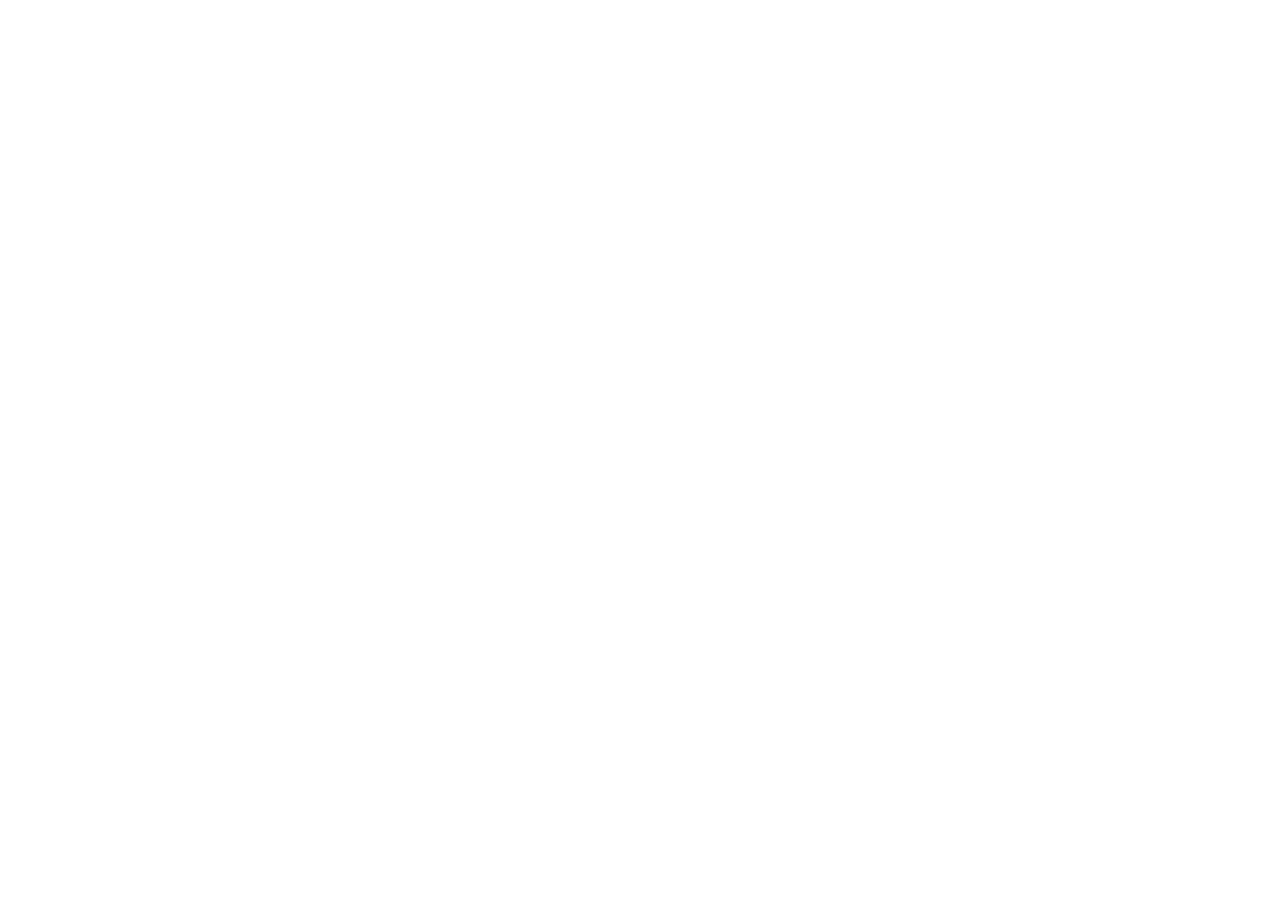
==== index.html @ 21a7c20b "大事件project" ====
<!DOCTYPE html>
<html lang="en">
<head>
    <meta charset="UTF-8">
    <meta http-equiv="X-UA-Compatible" content="IE=edge">
    <meta name="viewport" content="width=device-width, initial-scale=1.0">
    <title>后台主页面</title>
</head>
<body>
    
</body>
</html>
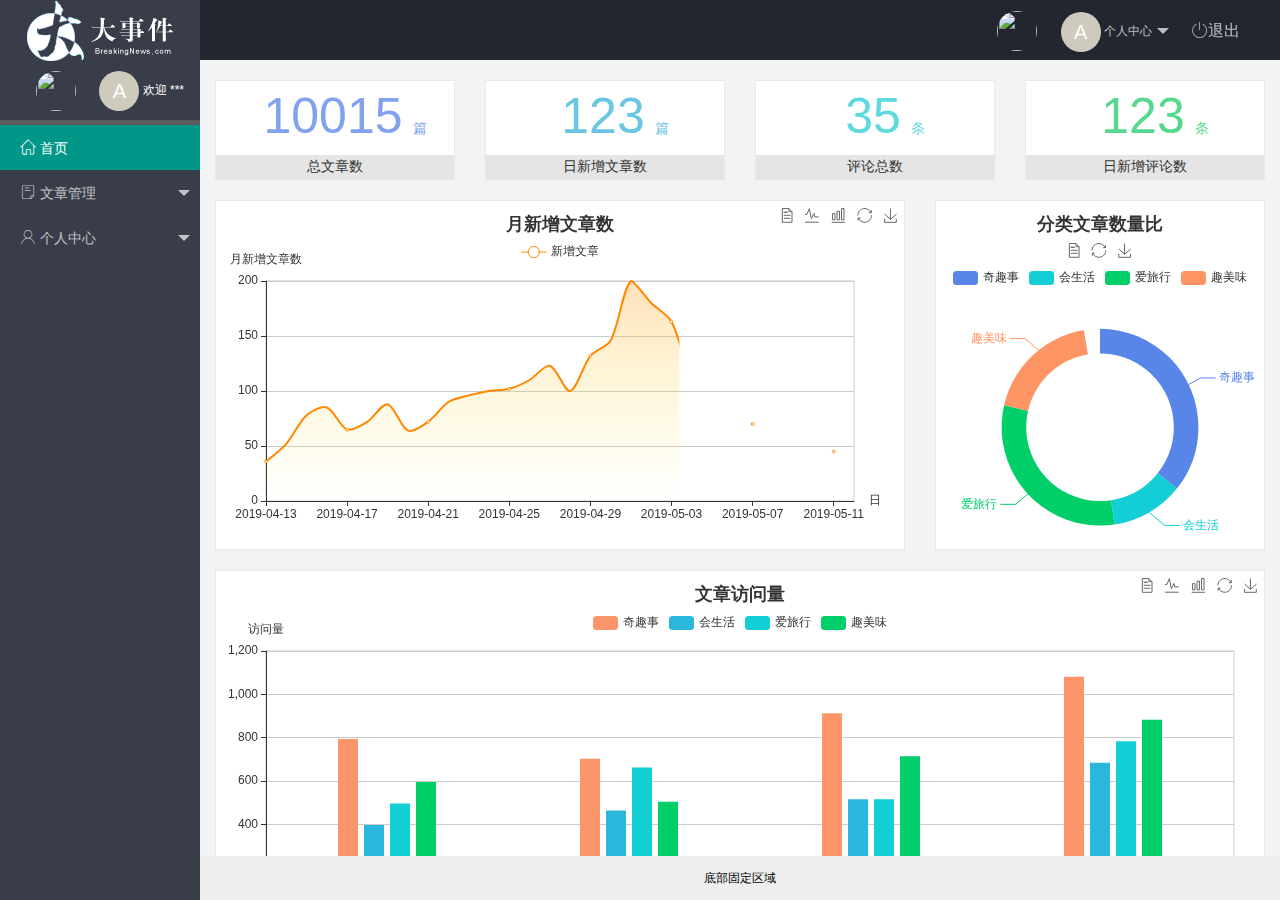
==== commit 8eb8fb34: "主页功能完成" ====
--- a/index.html
+++ b/index.html
@@ -4,9 +4,96 @@
     <meta charset="UTF-8">
     <meta http-equiv="X-UA-Compatible" content="IE=edge">
     <meta name="viewport" content="width=device-width, initial-scale=1.0">
+    <link rel="stylesheet" href="/assets/lib/layui/css/layui.css">
+    <link rel="stylesheet" href="/assets/css/index.css">
+    <!-- 图标样式 -->
+    <link rel="stylesheet" href="/assets/fonts/iconfont.css">
     <title>后台主页面</title>
 </head>
 <body>
-    
-</body>
+    <div class="layui-layout layui-layout-admin">
+      <div class="layui-header">
+        <div class="layui-logo layui-hide-xs layui-bg-black">
+            <img src="/assets/images/logo.png" alt="">
+        </div>
+        <!-- 头部区域（可配合layui 已有的水平导航） -->
+        <ul class="layui-nav layui-layout-right">
+          <li class="layui-nav-item layui-hide layui-show-md-inline-block">
+            <a href="javascript:;" class="userinfo">
+              <img src="//tva1.sinaimg.cn/crop.0.0.118.118.180/5db11ff4gw1e77d3nqrv8j203b03cweg.jpg" class="layui-nav-img">
+              <div class="text-avater">A</div>
+              个人中心
+            </a>
+           
+            <dl class="layui-nav-child">
+              <dd><a href="">基本资料</a></dd>
+              <dd><a href="">更换头像</a></dd>
+              <dd><a href="">重置密码</a></dd>
+            </dl>
+          </li>
+          <li class="layui-nav-item" lay-header-event="menuRight" lay-unselect>
+            <a href="javascript:;" id="btnLogout">
+                <span class="iconfont icon-tuichu">退出</span>
+            </a>
+          </li>
+        </ul>
+      </div>
+      
+      <div class="layui-side layui-bg-black">
+        <div class="layui-side-scroll">
+          <!-- 左侧导航区域（可配合layui已有的垂直导航） -->
+          <div class="userinfo">
+                <img src="//tva1.sinaimg.cn/crop.0.0.118.118.180/5db11ff4gw1e77d3nqrv8j203b03cweg.jpg" class="layui-nav-img">
+                <div class="text-avater">A</div>
+                <span id="welcome">欢迎 ***</span>
+          </div>
+          <ul class="layui-nav layui-nav-tree" lay-filter="test" lay-shrink="all">
+            <li class="layui-nav-item layui-this" >
+                <a href="/home/dashboard.html" target="fm"  >
+                <span class="iconfont icon-home"></span>
+                首页</a></li>
+            <li class="layui-nav-item ">
+              <a class="" href="javascript:;">
+                <span class="iconfont icon-16"></span>
+                文章管理</a>
+              <dl class="layui-nav-child">
+                <dd><a href="javascript:;">文章类别</a></dd>
+                <dd><a href="javascript:;">文章列表</a></dd>
+                <dd><a href="javascript:;">发布文章</a></dd>
+              </dl>
+            </li>
+            <li class="layui-nav-item">
+              <a href="javascript:;">
+                <span class="iconfont icon-user"></span>
+                个人中心</a>
+              <dl class="layui-nav-child">
+                <dd><a href="javascript:;">资本资料</a></dd>
+                <dd><a href="javascript:;">更换头像</a></dd>
+                <dd><a href="javascript:;">重置密码</a></dd>
+              </dl>
+            </li>
+          </ul>
+        </div>
+      </div>
+      
+      <div class="layui-body">
+        <!-- 内容主体区域 -->
+        <iframe src="/home/dashboard.html" name="fm" frameborder="0"></iframe>
+
+      </div>
+      
+      <div class="layui-footer">
+        <!-- 底部固定区域 -->
+        底部固定区域
+      </div>
+    </div>
+    </body>
+    <!-- 导入layui的js文件 -->
+    <script src="/assets/lib/layui/layui.all.js"></script>
+    <!--  导入jQuery -->
+    <script src="/assets/lib/jquery.js"></script>
+    <!-- 导入请求预处理的函数文件 -->
+    <script src="/assets/js/baseAPI.js"></script>
+    <!-- 导入主体界面的js文件 -->
+    <script src="/assets/js/index.js"></script>
 </html>--- a/assets/lib/layui/css/layui.css
+++ b/assets/lib/layui/css/layui.css
@@ -0,0 +1,2 @@
+/** layui-v2.5.5 MIT License By https://www.layui.com */
+ .layui-inline,img{display:inline-block;vertical-align:middle}h1,h2,h3,h4,h5,h6{font-weight:400}.layui-edge,.layui-header,.layui-inline,.layui-main{position:relative}.layui-body,.layui-edge,.layui-elip{overflow:hidden}.layui-btn,.layui-edge,.layui-inline,img{vertical-align:middle}.layui-btn,.layui-disabled,.layui-icon,.layui-unselect{-moz-user-select:none;-webkit-user-select:none;-ms-user-select:none}.layui-elip,.layui-form-checkbox span,.layui-form-pane .layui-form-label{text-overflow:ellipsis;white-space:nowrap}.layui-breadcrumb,.layui-tree-btnGroup{visibility:hidden}blockquote,body,button,dd,div,dl,dt,form,h1,h2,h3,h4,h5,h6,input,li,ol,p,pre,td,textarea,th,ul{margin:0;padding:0;-webkit-tap-highlight-color:rgba(0,0,0,0)}a:active,a:hover{outline:0}img{border:none}li{list-style:none}table{border-collapse:collapse;border-spacing:0}h4,h5,h6{font-size:100%}button,input,optgroup,option,select,textarea{font-family:inherit;font-size:inherit;font-style:inherit;font-weight:inherit;outline:0}pre{white-space:pre-wrap;white-space:-moz-pre-wrap;white-space:-pre-wrap;white-space:-o-pre-wrap;word-wrap:break-word}body{line-height:24px;font:14px Helvetica Neue,Helvetica,PingFang SC,Tahoma,Arial,sans-serif}hr{height:1px;margin:10px 0;border:0;clear:both}a{color:#333;text-decoration:none}a:hover{color:#777}a cite{font-style:normal;*cursor:pointer}.layui-border-box,.layui-border-box *{box-sizing:border-box}.layui-box,.layui-box *{box-sizing:content-box}.layui-clear{clear:both;*zoom:1}.layui-clear:after{content:'\20';clear:both;*zoom:1;display:block;height:0}.layui-inline{*display:inline;*zoom:1}.layui-edge{display:inline-block;width:0;height:0;border-width:6px;border-style:dashed;border-color:transparent}.layui-edge-top{top:-4px;border-bottom-color:#999;border-bottom-style:solid}.layui-edge-right{border-left-color:#999;border-left-style:solid}.layui-edge-bottom{top:2px;border-top-color:#999;border-top-style:solid}.layui-edge-left{border-right-color:#999;border-right-style:solid}.layui-disabled,.layui-disabled:hover{color:#d2d2d2!important;cursor:not-allowed!important}.layui-circle{border-radius:100%}.layui-show{display:block!important}.layui-hide{display:none!important}@font-face{font-family:layui-icon;src:url(../font/iconfont.eot?v=250);src:url(../font/iconfont.eot?v=250#iefix) format('embedded-opentype'),url(../font/iconfont.woff2?v=250) format('woff2'),url(../font/iconfont.woff?v=250) format('woff'),url(../font/iconfont.ttf?v=250) format('truetype'),url(../font/iconfont.svg?v=250#layui-icon) format('svg')}.layui-icon{font-family:layui-icon!important;font-size:16px;font-style:normal;-webkit-font-smoothing:antialiased;-moz-osx-font-smoothing:grayscale}.layui-icon-reply-fill:before{content:"\e611"}.layui-icon-set-fill:before{content:"\e614"}.layui-icon-menu-fill:before{content:"\e60f"}.layui-icon-search:before{content:"\e615"}.layui-icon-share:before{content:"\e641"}.layui-icon-set-sm:before{content:"\e620"}.layui-icon-engine:before{content:"\e628"}.layui-icon-close:before{content:"\1006"}.layui-icon-close-fill:before{content:"\1007"}.layui-icon-chart-screen:before{content:"\e629"}.layui-icon-star:before{content:"\e600"}.layui-icon-circle-dot:before{content:"\e617"}.layui-icon-chat:before{content:"\e606"}.layui-icon-release:before{content:"\e609"}.layui-icon-list:before{content:"\e60a"}.layui-icon-chart:before{content:"\e62c"}.layui-icon-ok-circle:before{content:"\1005"}.layui-icon-layim-theme:before{content:"\e61b"}.layui-icon-table:before{content:"\e62d"}.layui-icon-right:before{content:"\e602"}.layui-icon-left:before{content:"\e603"}.layui-icon-cart-simple:before{content:"\e698"}.layui-icon-face-cry:before{content:"\e69c"}.layui-icon-face-smile:before{content:"\e6af"}.layui-icon-survey:before{content:"\e6b2"}.layui-icon-tree:before{content:"\e62e"}.layui-icon-upload-circle:before{content:"\e62f"}.layui-icon-add-circle:before{content:"\e61f"}.layui-icon-download-circle:before{content:"\e601"}.layui-icon-templeate-1:before{content:"\e630"}.layui-icon-util:before{content:"\e631"}.layui-icon-face-surprised:before{content:"\e664"}.layui-icon-edit:before{content:"\e642"}.layui-icon-speaker:before{content:"\e645"}.layui-icon-down:before{content:"\e61a"}.layui-icon-file:before{content:"\e621"}.layui-icon-layouts:before{content:"\e632"}.layui-icon-rate-half:before{content:"\e6c9"}.layui-icon-add-circle-fine:before{content:"\e608"}.layui-icon-prev-circle:before{content:"\e633"}.layui-icon-read:before{content:"\e705"}.layui-icon-404:before{content:"\e61c"}.layui-icon-carousel:before{content:"\e634"}.layui-icon-help:before{content:"\e607"}.layui-icon-code-circle:before{content:"\e635"}.layui-icon-water:before{content:"\e636"}.layui-icon-username:before{content:"\e66f"}.layui-icon-find-fill:before{content:"\e670"}.layui-icon-about:before{content:"\e60b"}.layui-icon-location:before{content:"\e715"}.layui-icon-up:before{content:"\e619"}.layui-icon-pause:before{content:"\e651"}.layui-icon-date:before{content:"\e637"}.layui-icon-layim-uploadfile:before{content:"\e61d"}.layui-icon-delete:before{content:"\e640"}.layui-icon-play:before{content:"\e652"}.layui-icon-top:before{content:"\e604"}.layui-icon-friends:before{content:"\e612"}.layui-icon-refresh-3:before{content:"\e9aa"}.layui-icon-ok:before{content:"\e605"}.layui-icon-layer:before{content:"\e638"}.layui-icon-face-smile-fine:before{content:"\e60c"}.layui-icon-dollar:before{content:"\e659"}.layui-icon-group:before{content:"\e613"}.layui-icon-layim-download:before{content:"\e61e"}.layui-icon-picture-fine:before{content:"\e60d"}.layui-icon-link:before{content:"\e64c"}.layui-icon-diamond:before{content:"\e735"}.layui-icon-log:before{content:"\e60e"}.layui-icon-rate-solid:before{content:"\e67a"}.layui-icon-fonts-del:before{content:"\e64f"}.layui-icon-unlink:before{content:"\e64d"}.layui-icon-fonts-clear:before{content:"\e639"}.layui-icon-triangle-r:before{content:"\e623"}.layui-icon-circle:before{content:"\e63f"}.layui-icon-radio:before{content:"\e643"}.layui-icon-align-center:before{content:"\e647"}.layui-icon-align-right:before{content:"\e648"}.layui-icon-align-left:before{content:"\e649"}.layui-icon-loading-1:before{content:"\e63e"}.layui-icon-return:before{content:"\e65c"}.layui-icon-fonts-strong:before{content:"\e62b"}.layui-icon-upload:before{content:"\e67c"}.layui-icon-dialogue:before{content:"\e63a"}.layui-icon-video:before{content:"\e6ed"}.layui-icon-headset:before{content:"\e6fc"}.layui-icon-cellphone-fine:before{content:"\e63b"}.layui-icon-add-1:before{content:"\e654"}.layui-icon-face-smile-b:before{content:"\e650"}.layui-icon-fonts-html:before{content:"\e64b"}.layui-icon-form:before{content:"\e63c"}.layui-icon-cart:before{content:"\e657"}.layui-icon-camera-fill:before{content:"\e65d"}.layui-icon-tabs:before{content:"\e62a"}.layui-icon-fonts-code:before{content:"\e64e"}.layui-icon-fire:before{content:"\e756"}.layui-icon-set:before{content:"\e716"}.layui-icon-fonts-u:before{content:"\e646"}.layui-icon-triangle-d:before{content:"\e625"}.layui-icon-tips:before{content:"\e702"}.layui-icon-picture:before{content:"\e64a"}.layui-icon-more-vertical:before{content:"\e671"}.layui-icon-flag:before{content:"\e66c"}.layui-icon-loading:before{content:"\e63d"}.layui-icon-fonts-i:before{content:"\e644"}.layui-icon-refresh-1:before{content:"\e666"}.layui-icon-rmb:before{content:"\e65e"}.layui-icon-home:before{content:"\e68e"}.layui-icon-user:before{content:"\e770"}.layui-icon-notice:before{content:"\e667"}.layui-icon-login-weibo:before{content:"\e675"}.layui-icon-voice:before{content:"\e688"}.layui-icon-upload-drag:before{content:"\e681"}.layui-icon-login-qq:before{content:"\e676"}.layui-icon-snowflake:before{content:"\e6b1"}.layui-icon-file-b:before{content:"\e655"}.layui-icon-template:before{content:"\e663"}.layui-icon-auz:before{content:"\e672"}.layui-icon-console:before{content:"\e665"}.layui-icon-app:before{content:"\e653"}.layui-icon-prev:before{content:"\e65a"}.layui-icon-website:before{content:"\e7ae"}.layui-icon-next:before{content:"\e65b"}.layui-icon-component:before{content:"\e857"}.layui-icon-more:before{content:"\e65f"}.layui-icon-login-wechat:before{content:"\e677"}.layui-icon-shrink-right:before{content:"\e668"}.layui-icon-spread-left:before{content:"\e66b"}.layui-icon-camera:before{content:"\e660"}.layui-icon-note:before{content:"\e66e"}.layui-icon-refresh:before{content:"\e669"}.layui-icon-female:before{content:"\e661"}.layui-icon-male:before{content:"\e662"}.layui-icon-password:before{content:"\e673"}.layui-icon-senior:before{content:"\e674"}.layui-icon-theme:before{content:"\e66a"}.layui-icon-tread:before{content:"\e6c5"}.layui-icon-praise:before{content:"\e6c6"}.layui-icon-star-fill:before{content:"\e658"}.layui-icon-rate:before{content:"\e67b"}.layui-icon-template-1:before{content:"\e656"}.layui-icon-vercode:before{content:"\e679"}.layui-icon-cellphone:before{content:"\e678"}.layui-icon-screen-full:before{content:"\e622"}.layui-icon-screen-restore:before{content:"\e758"}.layui-icon-cols:before{content:"\e610"}.layui-icon-export:before{content:"\e67d"}.layui-icon-print:before{content:"\e66d"}.layui-icon-slider:before{content:"\e714"}.layui-icon-addition:before{content:"\e624"}.layui-icon-subtraction:before{content:"\e67e"}.layui-icon-service:before{content:"\e626"}.layui-icon-transfer:before{content:"\e691"}.layui-main{width:1140px;margin:0 auto}.layui-header{z-index:1000;height:60px}.layui-header a:hover{transition:all .5s;-webkit-transition:all .5s}.layui-side{position:fixed;left:0;top:0;bottom:0;z-index:999;width:200px;overflow-x:hidden}.layui-side-scroll{position:relative;width:220px;height:100%;overflow-x:hidden}.layui-body{position:absolute;left:200px;right:0;top:0;bottom:0;z-index:998;width:auto;overflow-y:auto;box-sizing:border-box}.layui-layout-body{overflow:hidden}.layui-layout-admin .layui-header{background-color:#23262E}.layui-layout-admin .layui-side{top:60px;width:200px;overflow-x:hidden}.layui-layout-admin .layui-body{position:fixed;top:60px;bottom:44px}.layui-layout-admin .layui-main{width:auto;margin:0 15px}.layui-layout-admin .layui-footer{position:fixed;left:200px;right:0;bottom:0;height:44px;line-height:44px;padding:0 15px;background-color:#eee}.layui-layout-admin .layui-logo{position:absolute;left:0;top:0;width:200px;height:100%;line-height:60px;text-align:center;color:#009688;font-size:16px}.layui-layout-admin .layui-header .layui-nav{background:0 0}.layui-layout-left{position:absolute!important;left:200px;top:0}.layui-layout-right{position:absolute!important;right:0;top:0}.layui-container{position:relative;margin:0 auto;padding:0 15px;box-sizing:border-box}.layui-fluid{position:relative;margin:0 auto;padding:0 15px}.layui-row:after,.layui-row:before{content:'';display:block;clear:both}.layui-col-lg1,.layui-col-lg10,.layui-col-lg11,.layui-col-lg12,.layui-col-lg2,.layui-col-lg3,.layui-col-lg4,.layui-col-lg5,.layui-col-lg6,.layui-col-lg7,.layui-col-lg8,.layui-col-lg9,.layui-col-md1,.layui-col-md10,.layui-col-md11,.layui-col-md12,.layui-col-md2,.layui-col-md3,.layui-col-md4,.layui-col-md5,.layui-col-md6,.layui-col-md7,.layui-col-md8,.layui-col-md9,.layui-col-sm1,.layui-col-sm10,.layui-col-sm11,.layui-col-sm12,.layui-col-sm2,.layui-col-sm3,.layui-col-sm4,.layui-col-sm5,.layui-col-sm6,.layui-col-sm7,.layui-col-sm8,.layui-col-sm9,.layui-col-xs1,.layui-col-xs10,.layui-col-xs11,.layui-col-xs12,.layui-col-xs2,.layui-col-xs3,.layui-col-xs4,.layui-col-xs5,.layui-col-xs6,.layui-col-xs7,.layui-col-xs8,.layui-col-xs9{position:relative;display:block;box-sizing:border-box}.layui-col-xs1,.layui-col-xs10,.layui-col-xs11,.layui-col-xs12,.layui-col-xs2,.layui-col-xs3,.layui-col-xs4,.layui-col-xs5,.layui-col-xs6,.layui-col-xs7,.layui-col-xs8,.layui-col-xs9{float:left}.layui-col-xs1{width:8.33333333%}.layui-col-xs2{width:16.66666667%}.layui-col-xs3{width:25%}.layui-col-xs4{width:33.33333333%}.layui-col-xs5{width:41.66666667%}.layui-col-xs6{width:50%}.layui-col-xs7{width:58.33333333%}.layui-col-xs8{width:66.66666667%}.layui-col-xs9{width:75%}.layui-col-xs10{width:83.33333333%}.layui-col-xs11{width:91.66666667%}.layui-col-xs12{width:100%}.layui-col-xs-offset1{margin-left:8.33333333%}.layui-col-xs-offset2{margin-left:16.66666667%}.layui-col-xs-offset3{margin-left:25%}.layui-col-xs-offset4{margin-left:33.33333333%}.layui-col-xs-offset5{margin-left:41.66666667%}.layui-col-xs-offset6{margin-left:50%}.layui-col-xs-offset7{margin-left:58.33333333%}.layui-col-xs-offset8{margin-left:66.66666667%}.layui-col-xs-offset9{margin-left:75%}.layui-col-xs-offset10{margin-left:83.33333333%}.layui-col-xs-offset11{margin-left:91.66666667%}.layui-col-xs-offset12{margin-left:100%}@media screen and (max-width:768px){.layui-hide-xs{display:none!important}.layui-show-xs-block{display:block!important}.layui-show-xs-inline{display:inline!important}.layui-show-xs-inline-block{display:inline-block!important}}@media screen and (min-width:768px){.layui-container{width:750px}.layui-hide-sm{display:none!important}.layui-show-sm-block{display:block!important}.layui-show-sm-inline{display:inline!important}.layui-show-sm-inline-block{display:inline-block!important}.layui-col-sm1,.layui-col-sm10,.layui-col-sm11,.layui-col-sm12,.layui-col-sm2,.layui-col-sm3,.layui-col-sm4,.layui-col-sm5,.layui-col-sm6,.layui-col-sm7,.layui-col-sm8,.layui-col-sm9{float:left}.layui-col-sm1{width:8.33333333%}.layui-col-sm2{width:16.66666667%}.layui-col-sm3{width:25%}.layui-col-sm4{width:33.33333333%}.layui-col-sm5{width:41.66666667%}.layui-col-sm6{width:50%}.layui-col-sm7{width:58.33333333%}.layui-col-sm8{width:66.66666667%}.layui-col-sm9{width:75%}.layui-col-sm10{width:83.33333333%}.layui-col-sm11{width:91.66666667%}.layui-col-sm12{width:100%}.layui-col-sm-offset1{margin-left:8.33333333%}.layui-col-sm-offset2{margin-left:16.66666667%}.layui-col-sm-offset3{margin-left:25%}.layui-col-sm-offset4{margin-left:33.33333333%}.layui-col-sm-offset5{margin-left:41.66666667%}.layui-col-sm-offset6{margin-left:50%}.layui-col-sm-offset7{margin-left:58.33333333%}.layui-col-sm-offset8{margin-left:66.66666667%}.layui-col-sm-offset9{margin-left:75%}.layui-col-sm-offset10{margin-left:83.33333333%}.layui-col-sm-offset11{margin-left:91.66666667%}.layui-col-sm-offset12{margin-left:100%}}@media screen and (min-width:992px){.layui-container{width:970px}.layui-hide-md{display:none!important}.layui-show-md-block{display:block!important}.layui-show-md-inline{display:inline!important}.layui-show-md-inline-block{display:inline-block!important}.layui-col-md1,.layui-col-md10,.layui-col-md11,.layui-col-md12,.layui-col-md2,.layui-col-md3,.layui-col-md4,.layui-col-md5,.layui-col-md6,.layui-col-md7,.layui-col-md8,.layui-col-md9{float:left}.layui-col-md1{width:8.33333333%}.layui-col-md2{width:16.66666667%}.layui-col-md3{width:25%}.layui-col-md4{width:33.33333333%}.layui-col-md5{width:41.66666667%}.layui-col-md6{width:50%}.layui-col-md7{width:58.33333333%}.layui-col-md8{width:66.66666667%}.layui-col-md9{width:75%}.layui-col-md10{width:83.33333333%}.layui-col-md11{width:91.66666667%}.layui-col-md12{width:100%}.layui-col-md-offset1{margin-left:8.33333333%}.layui-col-md-offset2{margin-left:16.66666667%}.layui-col-md-offset3{margin-left:25%}.layui-col-md-offset4{margin-left:33.33333333%}.layui-col-md-offset5{margin-left:41.66666667%}.layui-col-md-offset6{margin-left:50%}.layui-col-md-offset7{margin-left:58.33333333%}.layui-col-md-offset8{margin-left:66.66666667%}.layui-col-md-offset9{margin-left:75%}.layui-col-md-offset10{margin-left:83.33333333%}.layui-col-md-offset11{margin-left:91.66666667%}.layui-col-md-offset12{margin-left:100%}}@media screen and (min-width:1200px){.layui-container{width:1170px}.layui-hide-lg{display:none!important}.layui-show-lg-block{display:block!important}.layui-show-lg-inline{display:inline!important}.layui-show-lg-inline-block{display:inline-block!important}.layui-col-lg1,.layui-col-lg10,.layui-col-lg11,.layui-col-lg12,.layui-col-lg2,.layui-col-lg3,.layui-col-lg4,.layui-col-lg5,.layui-col-lg6,.layui-col-lg7,.layui-col-lg8,.layui-col-lg9{float:left}.layui-col-lg1{width:8.33333333%}.layui-col-lg2{width:16.66666667%}.layui-col-lg3{width:25%}.layui-col-lg4{width:33.33333333%}.layui-col-lg5{width:41.66666667%}.layui-col-lg6{width:50%}.layui-col-lg7{width:58.33333333%}.layui-col-lg8{width:66.66666667%}.layui-col-lg9{width:75%}.layui-col-lg10{width:83.33333333%}.layui-col-lg11{width:91.66666667%}.layui-col-lg12{width:100%}.layui-col-lg-offset1{margin-left:8.33333333%}.layui-col-lg-offset2{margin-left:16.66666667%}.layui-col-lg-offset3{margin-left:25%}.layui-col-lg-offset4{margin-left:33.33333333%}.layui-col-lg-offset5{margin-left:41.66666667%}.layui-col-lg-offset6{margin-left:50%}.layui-col-lg-offset7{margin-left:58.33333333%}.layui-col-lg-offset8{margin-left:66.66666667%}.layui-col-lg-offset9{margin-left:75%}.layui-col-lg-offset10{margin-left:83.33333333%}.layui-col-lg-offset11{margin-left:91.66666667%}.layui-col-lg-offset12{margin-left:100%}}.layui-col-space1{margin:-.5px}.layui-col-space1>*{padding:.5px}.layui-col-space3{margin:-1.5px}.layui-col-space3>*{padding:1.5px}.layui-col-space5{margin:-2.5px}.layui-col-space5>*{padding:2.5px}.layui-col-space8{margin:-3.5px}.layui-col-space8>*{padding:3.5px}.layui-col-space10{margin:-5px}.layui-col-space10>*{padding:5px}.layui-col-space12{margin:-6px}.layui-col-space12>*{padding:6px}.layui-col-space15{margin:-7.5px}.layui-col-space15>*{padding:7.5px}.layui-col-space18{margin:-9px}.layui-col-space18>*{padding:9px}.layui-col-space20{margin:-10px}.layui-col-space20>*{padding:10px}.layui-col-space22{margin:-11px}.layui-col-space22>*{padding:11px}.layui-col-space25{margin:-12.5px}.layui-col-space25>*{padding:12.5px}.layui-col-space30{margin:-15px}.layui-col-space30>*{padding:15px}.layui-btn,.layui-input,.layui-select,.layui-textarea,.layui-upload-button{outline:0;-webkit-appearance:none;transition:all .3s;-webkit-transition:all .3s;box-sizing:border-box}.layui-elem-quote{margin-bottom:10px;padding:15px;line-height:22px;border-left:5px solid #009688;border-radius:0 2px 2px 0;background-color:#f2f2f2}.layui-quote-nm{border-style:solid;border-width:1px 1px 1px 5px;background:0 0}.layui-elem-field{margin-bottom:10px;padding:0;border-width:1px;border-style:solid}.layui-elem-field legend{margin-left:20px;padding:0 10px;font-size:20px;font-weight:300}.layui-field-title{margin:10px 0 20px;border-width:1px 0 0}.layui-field-box{padding:10px 15px}.layui-field-title .layui-field-box{padding:10px 0}.layui-progress{position:relative;height:6px;border-radius:20px;background-color:#e2e2e2}.layui-progress-bar{position:absolute;left:0;top:0;width:0;max-width:100%;height:6px;border-radius:20px;text-align:right;background-color:#5FB878;transition:all .3s;-webkit-transition:all .3s}.layui-progress-big,.layui-progress-big .layui-progress-bar{height:18px;line-height:18px}.layui-progress-text{position:relative;top:-20px;line-height:18px;font-size:12px;color:#666}.layui-progress-big .layui-progress-text{position:static;padding:0 10px;color:#fff}.layui-collapse{border-width:1px;border-style:solid;border-radius:2px}.layui-colla-content,.layui-colla-item{border-top-width:1px;border-top-style:solid}.layui-colla-item:first-child{border-top:none}.layui-colla-title{position:relative;height:42px;line-height:42px;padding:0 15px 0 35px;color:#333;background-color:#f2f2f2;cursor:pointer;font-size:14px;overflow:hidden}.layui-colla-content{display:none;padding:10px 15px;line-height:22px;color:#666}.layui-colla-icon{position:absolute;left:15px;top:0;font-size:14px}.layui-card{margin-bottom:15px;border-radius:2px;background-color:#fff;box-shadow:0 1px 2px 0 rgba(0,0,0,.05)}.layui-card:last-child{margin-bottom:0}.layui-card-header{position:relative;height:42px;line-height:42px;padding:0 15px;border-bottom:1px solid #f6f6f6;color:#333;border-radius:2px 2px 0 0;font-size:14px}.layui-bg-black,.layui-bg-blue,.layui-bg-cyan,.layui-bg-green,.layui-bg-orange,.layui-bg-red{color:#fff!important}.layui-card-body{position:relative;padding:10px 15px;line-height:24px}.layui-card-body[pad15]{padding:15px}.layui-card-body[pad20]{padding:20px}.layui-card-body .layui-table{margin:5px 0}.layui-card .layui-tab{margin:0}.layui-panel-window{position:relative;padding:15px;border-radius:0;border-top:5px solid #E6E6E6;background-color:#fff}.layui-auxiliar-moving{position:fixed;left:0;right:0;top:0;bottom:0;width:100%;height:100%;background:0 0;z-index:9999999999}.layui-form-label,.layui-form-mid,.layui-form-select,.layui-input-block,.layui-input-inline,.layui-textarea{position:relative}.layui-bg-red{background-color:#FF5722!important}.layui-bg-orange{background-color:#FFB800!important}.layui-bg-green{background-color:#009688!important}.layui-bg-cyan{background-color:#2F4056!important}.layui-bg-blue{background-color:#1E9FFF!important}.layui-bg-black{background-color:#393D49!important}.layui-bg-gray{background-color:#eee!important;color:#666!important}.layui-badge-rim,.layui-colla-content,.layui-colla-item,.layui-collapse,.layui-elem-field,.layui-form-pane .layui-form-item[pane],.layui-form-pane .layui-form-label,.layui-input,.layui-layedit,.layui-layedit-tool,.layui-quote-nm,.layui-select,.layui-tab-bar,.layui-tab-card,.layui-tab-title,.layui-tab-title .layui-this:after,.layui-textarea{border-color:#e6e6e6}.layui-timeline-item:before,hr{background-color:#e6e6e6}.layui-text{line-height:22px;font-size:14px;color:#666}.layui-text h1,.layui-text h2,.layui-text h3{font-weight:500;color:#333}.layui-text h1{font-size:30px}.layui-text h2{font-size:24px}.layui-text h3{font-size:18px}.layui-text a:not(.layui-btn){color:#01AAED}.layui-text a:not(.layui-btn):hover{text-decoration:underline}.layui-text ul{padding:5px 0 5px 15px}.layui-text ul li{margin-top:5px;list-style-type:disc}.layui-text em,.layui-word-aux{color:#999!important;padding:0 5px!important}.layui-btn{display:inline-block;height:38px;line-height:38px;padding:0 18px;background-color:#009688;color:#fff;white-space:nowrap;text-align:center;font-size:14px;border:none;border-radius:2px;cursor:pointer}.layui-btn:hover{opacity:.8;filter:alpha(opacity=80);color:#fff}.layui-btn:active{opacity:1;filter:alpha(opacity=100)}.layui-btn+.layui-btn{margin-left:10px}.layui-btn-container{font-size:0}.layui-btn-container .layui-btn{margin-right:10px;margin-bottom:10px}.layui-btn-container .layui-btn+.layui-btn{margin-left:0}.layui-table .layui-btn-container .layui-btn{margin-bottom:9px}.layui-btn-radius{border-radius:100px}.layui-btn .layui-icon{margin-right:3px;font-size:18px;vertical-align:bottom;vertical-align:middle\9}.layui-btn-primary{border:1px solid #C9C9C9;background-color:#fff;color:#555}.layui-btn-primary:hover{border-color:#009688;color:#333}.layui-btn-normal{background-color:#1E9FFF}.layui-btn-warm{background-color:#FFB800}.layui-btn-danger{background-color:#FF5722}.layui-btn-checked{background-color:#5FB878}.layui-btn-disabled,.layui-btn-disabled:active,.layui-btn-disabled:hover{border:1px solid #e6e6e6;background-color:#FBFBFB;color:#C9C9C9;cursor:not-allowed;opacity:1}.layui-btn-lg{height:44px;line-height:44px;padding:0 25px;font-size:16px}.layui-btn-sm{height:30px;line-height:30px;padding:0 10px;font-size:12px}.layui-btn-sm i{font-size:16px!important}.layui-btn-xs{height:22px;line-height:22px;padding:0 5px;font-size:12px}.layui-btn-xs i{font-size:14px!important}.layui-btn-group{display:inline-block;vertical-align:middle;font-size:0}.layui-btn-group .layui-btn{margin-left:0!important;margin-right:0!important;border-left:1px solid rgba(255,255,255,.5);border-radius:0}.layui-btn-group .layui-btn-primary{border-left:none}.layui-btn-group .layui-btn-primary:hover{border-color:#C9C9C9;color:#009688}.layui-btn-group .layui-btn:first-child{border-left:none;border-radius:2px 0 0 2px}.layui-btn-group .layui-btn-primary:first-child{border-left:1px solid #c9c9c9}.layui-btn-group .layui-btn:last-child{border-radius:0 2px 2px 0}.layui-btn-group .layui-btn+.layui-btn{margin-left:0}.layui-btn-group+.layui-btn-group{margin-left:10px}.layui-btn-fluid{width:100%}.layui-input,.layui-select,.layui-textarea{height:38px;line-height:1.3;line-height:38px\9;border-width:1px;border-style:solid;background-color:#fff;border-radius:2px}.layui-input::-webkit-input-placeholder,.layui-select::-webkit-input-placeholder,.layui-textarea::-webkit-input-placeholder{line-height:1.3}.layui-input,.layui-textarea{display:block;width:100%;padding-left:10px}.layui-input:hover,.layui-textarea:hover{border-color:#D2D2D2!important}.layui-input:focus,.layui-textarea:focus{border-color:#C9C9C9!important}.layui-textarea{min-height:100px;height:auto;line-height:20px;padding:6px 10px;resize:vertical}.layui-select{padding:0 10px}.layui-form input[type=checkbox],.layui-form input[type=radio],.layui-form select{display:none}.layui-form [lay-ignore]{display:initial}.layui-form-item{margin-bottom:15px;clear:both;*zoom:1}.layui-form-item:after{content:'\20';clear:both;*zoom:1;display:block;height:0}.layui-form-label{float:left;display:block;padding:9px 15px;width:80px;font-weight:400;line-height:20px;text-align:right}.layui-form-label-col{display:block;float:none;padding:9px 0;line-height:20px;text-align:left}.layui-form-item .layui-inline{margin-bottom:5px;margin-right:10px}.layui-input-block{margin-left:110px;min-height:36px}.layui-input-inline{display:inline-block;vertical-align:middle}.layui-form-item .layui-input-inline{float:left;width:190px;margin-right:10px}.layui-form-text .layui-input-inline{width:auto}.layui-form-mid{float:left;display:block;padding:9px 0!important;line-height:20px;margin-right:10px}.layui-form-danger+.layui-form-select .layui-input,.layui-form-danger:focus{border-color:#FF5722!important}.layui-form-select .layui-input{padding-right:30px;cursor:pointer}.layui-form-select .layui-edge{position:absolute;right:10px;top:50%;margin-top:-3px;cursor:pointer;border-width:6px;border-top-color:#c2c2c2;border-top-style:solid;transition:all .3s;-webkit-transition:all .3s}.layui-form-select dl{display:none;position:absolute;left:0;top:42px;padding:5px 0;z-index:899;min-width:100%;border:1px solid #d2d2d2;max-height:300px;overflow-y:auto;background-color:#fff;border-radius:2px;box-shadow:0 2px 4px rgba(0,0,0,.12);box-sizing:border-box}.layui-form-select dl dd,.layui-form-select dl dt{padding:0 10px;line-height:36px;white-space:nowrap;overflow:hidden;text-overflow:ellipsis}.layui-form-select dl dt{font-size:12px;color:#999}.layui-form-select dl dd{cursor:pointer}.layui-form-select dl dd:hover{background-color:#f2f2f2;-webkit-transition:.5s all;transition:.5s all}.layui-form-select .layui-select-group dd{padding-left:20px}.layui-form-select dl dd.layui-select-tips{padding-left:10px!important;color:#999}.layui-form-select dl dd.layui-this{background-color:#5FB878;color:#fff}.layui-form-checkbox,.layui-form-select dl dd.layui-disabled{background-color:#fff}.layui-form-selected dl{display:block}.layui-form-checkbox,.layui-form-checkbox *,.layui-form-switch{display:inline-block;vertical-align:middle}.layui-form-selected .layui-edge{margin-top:-9px;-webkit-transform:rotate(180deg);transform:rotate(180deg);margin-top:-3px\9}:root .layui-form-selected .layui-edge{margin-top:-9px\0/IE9}.layui-form-selectup dl{top:auto;bottom:42px}.layui-select-none{margin:5px 0;text-align:center;color:#999}.layui-select-disabled .layui-disabled{border-color:#eee!important}.layui-select-disabled .layui-edge{border-top-color:#d2d2d2}.layui-form-checkbox{position:relative;height:30px;line-height:30px;margin-right:10px;padding-right:30px;cursor:pointer;font-size:0;-webkit-transition:.1s linear;transition:.1s linear;box-sizing:border-box}.layui-form-checkbox span{padding:0 10px;height:100%;font-size:14px;border-radius:2px 0 0 2px;background-color:#d2d2d2;color:#fff;overflow:hidden}.layui-form-checkbox:hover span{background-color:#c2c2c2}.layui-form-checkbox i{position:absolute;right:0;top:0;width:30px;height:28px;border:1px solid #d2d2d2;border-left:none;border-radius:0 2px 2px 0;color:#fff;font-size:20px;text-align:center}.layui-form-checkbox:hover i{border-color:#c2c2c2;color:#c2c2c2}.layui-form-checked,.layui-form-checked:hover{border-color:#5FB878}.layui-form-checked span,.layui-form-checked:hover span{background-color:#5FB878}.layui-form-checked i,.layui-form-checked:hover i{color:#5FB878}.layui-form-item .layui-form-checkbox{margin-top:4px}.layui-form-checkbox[lay-skin=primary]{height:auto!important;line-height:normal!important;min-width:18px;min-height:18px;border:none!important;margin-right:0;padding-left:28px;padding-right:0;background:0 0}.layui-form-checkbox[lay-skin=primary] span{padding-left:0;padding-right:15px;line-height:18px;background:0 0;color:#666}.layui-form-checkbox[lay-skin=primary] i{right:auto;left:0;width:16px;height:16px;line-height:16px;border:1px solid #d2d2d2;font-size:12px;border-radius:2px;background-color:#fff;-webkit-transition:.1s linear;transition:.1s linear}.layui-form-checkbox[lay-skin=primary]:hover i{border-color:#5FB878;color:#fff}.layui-form-checked[lay-skin=primary] i{border-color:#5FB878!important;background-color:#5FB878;color:#fff}.layui-checkbox-disbaled[lay-skin=primary] span{background:0 0!important;color:#c2c2c2}.layui-checkbox-disbaled[lay-skin=primary]:hover i{border-color:#d2d2d2}.layui-form-item .layui-form-checkbox[lay-skin=primary]{margin-top:10px}.layui-form-switch{position:relative;height:22px;line-height:22px;min-width:35px;padding:0 5px;margin-top:8px;border:1px solid #d2d2d2;border-radius:20px;cursor:pointer;background-color:#fff;-webkit-transition:.1s linear;transition:.1s linear}.layui-form-switch i{position:absolute;left:5px;top:3px;width:16px;height:16px;border-radius:20px;background-color:#d2d2d2;-webkit-transition:.1s linear;transition:.1s linear}.layui-form-switch em{position:relative;top:0;width:25px;margin-left:21px;padding:0!important;text-align:center!important;color:#999!important;font-style:normal!important;font-size:12px}.layui-form-onswitch{border-color:#5FB878;background-color:#5FB878}.layui-checkbox-disbaled,.layui-checkbox-disbaled i{border-color:#e2e2e2!important}.layui-form-onswitch i{left:100%;margin-left:-21px;background-color:#fff}.layui-form-onswitch em{margin-left:5px;margin-right:21px;color:#fff!important}.layui-checkbox-disbaled span{background-color:#e2e2e2!important}.layui-checkbox-disbaled:hover i{color:#fff!important}[lay-radio]{display:none}.layui-form-radio,.layui-form-radio *{display:inline-block;vertical-align:middle}.layui-form-radio{line-height:28px;margin:6px 10px 0 0;padding-right:10px;cursor:pointer;font-size:0}.layui-form-radio *{font-size:14px}.layui-form-radio>i{margin-right:8px;font-size:22px;color:#c2c2c2}.layui-form-radio>i:hover,.layui-form-radioed>i{color:#5FB878}.layui-radio-disbaled>i{color:#e2e2e2!important}.layui-form-pane .layui-form-label{width:110px;padding:8px 15px;height:38px;line-height:20px;border-width:1px;border-style:solid;border-radius:2px 0 0 2px;text-align:center;background-color:#FBFBFB;overflow:hidden;box-sizing:border-box}.layui-form-pane .layui-input-inline{margin-left:-1px}.layui-form-pane .layui-input-block{margin-left:110px;left:-1px}.layui-form-pane .layui-input{border-radius:0 2px 2px 0}.layui-form-pane .layui-form-text .layui-form-label{float:none;width:100%;border-radius:2px;box-sizing:border-box;text-align:left}.layui-form-pane .layui-form-text .layui-input-inline{display:block;margin:0;top:-1px;clear:both}.layui-form-pane .layui-form-text .layui-input-block{margin:0;left:0;top:-1px}.layui-form-pane .layui-form-text .layui-textarea{min-height:100px;border-radius:0 0 2px 2px}.layui-form-pane .layui-form-checkbox{margin:4px 0 4px 10px}.layui-form-pane .layui-form-radio,.layui-form-pane .layui-form-switch{margin-top:6px;margin-left:10px}.layui-form-pane .layui-form-item[pane]{position:relative;border-width:1px;border-style:solid}.layui-form-pane .layui-form-item[pane] .layui-form-label{position:absolute;left:0;top:0;height:100%;border-width:0 1px 0 0}.layui-form-pane .layui-form-item[pane] .layui-input-inline{margin-left:110px}@media screen and (max-width:450px){.layui-form-item .layui-form-label{text-overflow:ellipsis;overflow:hidden;white-space:nowrap}.layui-form-item .layui-inline{display:block;margin-right:0;margin-bottom:20px;clear:both}.layui-form-item .layui-inline:after{content:'\20';clear:both;display:block;height:0}.layui-form-item .layui-input-inline{display:block;float:none;left:-3px;width:auto;margin:0 0 10px 112px}.layui-form-item .layui-input-inline+.layui-form-mid{margin-left:110px;top:-5px;padding:0}.layui-form-item .layui-form-checkbox{margin-right:5px;margin-bottom:5px}}.layui-layedit{border-width:1px;border-style:solid;border-radius:2px}.layui-layedit-tool{padding:3px 5px;border-bottom-width:1px;border-bottom-style:solid;font-size:0}.layedit-tool-fixed{position:fixed;top:0;border-top:1px solid #e2e2e2}.layui-layedit-tool .layedit-tool-mid,.layui-layedit-tool .layui-icon{display:inline-block;vertical-align:middle;text-align:center;font-size:14px}.layui-layedit-tool .layui-icon{position:relative;width:32px;height:30px;line-height:30px;margin:3px 5px;color:#777;cursor:pointer;border-radius:2px}.layui-layedit-tool .layui-icon:hover{color:#393D49}.layui-layedit-tool .layui-icon:active{color:#000}.layui-layedit-tool .layedit-tool-active{background-color:#e2e2e2;color:#000}.layui-layedit-tool .layui-disabled,.layui-layedit-tool .layui-disabled:hover{color:#d2d2d2;cursor:not-allowed}.layui-layedit-tool .layedit-tool-mid{width:1px;height:18px;margin:0 10px;background-color:#d2d2d2}.layedit-tool-html{width:50px!important;font-size:30px!important}.layedit-tool-b,.layedit-tool-code,.layedit-tool-help{font-size:16px!important}.layedit-tool-d,.layedit-tool-face,.layedit-tool-image,.layedit-tool-unlink{font-size:18px!important}.layedit-tool-image input{position:absolute;font-size:0;left:0;top:0;width:100%;height:100%;opacity:.01;filter:Alpha(opacity=1);cursor:pointer}.layui-layedit-iframe iframe{display:block;width:100%}#LAY_layedit_code{overflow:hidden}.layui-laypage{display:inline-block;*display:inline;*zoom:1;vertical-align:middle;margin:10px 0;font-size:0}.layui-laypage>a:first-child,.layui-laypage>a:first-child em{border-radius:2px 0 0 2px}.layui-laypage>a:last-child,.layui-laypage>a:last-child em{border-radius:0 2px 2px 0}.layui-laypage>:first-child{margin-left:0!important}.layui-laypage>:last-child{margin-right:0!important}.layui-laypage a,.layui-laypage button,.layui-laypage input,.layui-laypage select,.layui-laypage span{border:1px solid #e2e2e2}.layui-laypage a,.layui-laypage span{display:inline-block;*display:inline;*zoom:1;vertical-align:middle;padding:0 15px;height:28px;line-height:28px;margin:0 -1px 5px 0;background-color:#fff;color:#333;font-size:12px}.layui-flow-more a *,.layui-laypage input,.layui-table-view select[lay-ignore]{display:inline-block}.layui-laypage a:hover{color:#009688}.layui-laypage em{font-style:normal}.layui-laypage .layui-laypage-spr{color:#999;font-weight:700}.layui-laypage a{text-decoration:none}.layui-laypage .layui-laypage-curr{position:relative}.layui-laypage .layui-laypage-curr em{position:relative;color:#fff}.layui-laypage .layui-laypage-curr .layui-laypage-em{position:absolute;left:-1px;top:-1px;padding:1px;width:100%;height:100%;background-color:#009688}.layui-laypage-em{border-radius:2px}.layui-laypage-next em,.layui-laypage-prev em{font-family:Sim sun;font-size:16px}.layui-laypage .layui-laypage-count,.layui-laypage .layui-laypage-limits,.layui-laypage .layui-laypage-refresh,.layui-laypage .layui-laypage-skip{margin-left:10px;margin-right:10px;padding:0;border:none}.layui-laypage .layui-laypage-limits,.layui-laypage .layui-laypage-refresh{vertical-align:top}.layui-laypage .layui-laypage-refresh i{font-size:18px;cursor:pointer}.layui-laypage select{height:22px;padding:3px;border-radius:2px;cursor:pointer}.layui-laypage .layui-laypage-skip{height:30px;line-height:30px;color:#999}.layui-laypage button,.layui-laypage input{height:30px;line-height:30px;border-radius:2px;vertical-align:top;background-color:#fff;box-sizing:border-box}.layui-laypage input{width:40px;margin:0 10px;padding:0 3px;text-align:center}.layui-laypage input:focus,.layui-laypage select:focus{border-color:#009688!important}.layui-laypage button{margin-left:10px;padding:0 10px;cursor:pointer}.layui-table,.layui-table-view{margin:10px 0}.layui-flow-more{margin:10px 0;text-align:center;color:#999;font-size:14px}.layui-flow-more a{height:32px;line-height:32px}.layui-flow-more a *{vertical-align:top}.layui-flow-more a cite{padding:0 20px;border-radius:3px;background-color:#eee;color:#333;font-style:normal}.layui-flow-more a cite:hover{opacity:.8}.layui-flow-more a i{font-size:30px;color:#737383}.layui-table{width:100%;background-color:#fff;color:#666}.layui-table tr{transition:all .3s;-webkit-transition:all .3s}.layui-table th{text-align:left;font-weight:400}.layui-table tbody tr:hover,.layui-table thead tr,.layui-table-click,.layui-table-header,.layui-table-hover,.layui-table-mend,.layui-table-patch,.layui-table-tool,.layui-table-total,.layui-table-total tr,.layui-table[lay-even] tr:nth-child(even){background-color:#f2f2f2}.layui-table td,.layui-table th,.layui-table-col-set,.layui-table-fixed-r,.layui-table-grid-down,.layui-table-header,.layui-table-page,.layui-table-tips-main,.layui-table-tool,.layui-table-total,.layui-table-view,.layui-table[lay-skin=line],.layui-table[lay-skin=row]{border-width:1px;border-style:solid;border-color:#e6e6e6}.layui-table td,.layui-table th{position:relative;padding:9px 15px;min-height:20px;line-height:20px;font-size:14px}.layui-table[lay-skin=line] td,.layui-table[lay-skin=line] th{border-width:0 0 1px}.layui-table[lay-skin=row] td,.layui-table[lay-skin=row] th{border-width:0 1px 0 0}.layui-table[lay-skin=nob] td,.layui-table[lay-skin=nob] th{border:none}.layui-table img{max-width:100px}.layui-table[lay-size=lg] td,.layui-table[lay-size=lg] th{padding:15px 30px}.layui-table-view .layui-table[lay-size=lg] .layui-table-cell{height:40px;line-height:40px}.layui-table[lay-size=sm] td,.layui-table[lay-size=sm] th{font-size:12px;padding:5px 10px}.layui-table-view .layui-table[lay-size=sm] .layui-table-cell{height:20px;line-height:20px}.layui-table[lay-data]{display:none}.layui-table-box{position:relative;overflow:hidden}.layui-table-view .layui-table{position:relative;width:auto;margin:0}.layui-table-view .layui-table[lay-skin=line]{border-width:0 1px 0 0}.layui-table-view .layui-table[lay-skin=row]{border-width:0 0 1px}.layui-table-view .layui-table td,.layui-table-view .layui-table th{padding:5px 0;border-top:none;border-left:none}.layui-table-view .layui-table th.layui-unselect .layui-table-cell span{cursor:pointer}.layui-table-view .layui-table td{cursor:default}.layui-table-view .layui-table td[data-edit=text]{cursor:text}.layui-table-view .layui-form-checkbox[lay-skin=primary] i{width:18px;height:18px}.layui-table-view .layui-form-radio{line-height:0;padding:0}.layui-table-view .layui-form-radio>i{margin:0;font-size:20px}.layui-table-init{position:absolute;left:0;top:0;width:100%;height:100%;text-align:center;z-index:110}.layui-table-init .layui-icon{position:absolute;left:50%;top:50%;margin:-15px 0 0 -15px;font-size:30px;color:#c2c2c2}.layui-table-header{border-width:0 0 1px;overflow:hidden}.layui-table-header .layui-table{margin-bottom:-1px}.layui-table-tool .layui-inline[lay-event]{position:relative;width:26px;height:26px;padding:5px;line-height:16px;margin-right:10px;text-align:center;color:#333;border:1px solid #ccc;cursor:pointer;-webkit-transition:.5s all;transition:.5s all}.layui-table-tool .layui-inline[lay-event]:hover{border:1px solid #999}.layui-table-tool-temp{padding-right:120px}.layui-table-tool-self{position:absolute;right:17px;top:10px}.layui-table-tool .layui-table-tool-self .layui-inline[lay-event]{margin:0 0 0 10px}.layui-table-tool-panel{position:absolute;top:29px;left:-1px;padding:5px 0;min-width:150px;min-height:40px;border:1px solid #d2d2d2;text-align:left;overflow-y:auto;background-color:#fff;box-shadow:0 2px 4px rgba(0,0,0,.12)}.layui-table-cell,.layui-table-tool-panel li{overflow:hidden;text-overflow:ellipsis;white-space:nowrap}.layui-table-tool-panel li{padding:0 10px;line-height:30px;-webkit-transition:.5s all;transition:.5s all}.layui-table-tool-panel li .layui-form-checkbox[lay-skin=primary]{width:100%;padding-left:28px}.layui-table-tool-panel li:hover{background-color:#f2f2f2}.layui-table-tool-panel li .layui-form-checkbox[lay-skin=primary] i{position:absolute;left:0;top:0}.layui-table-tool-panel li .layui-form-checkbox[lay-skin=primary] span{padding:0}.layui-table-tool .layui-table-tool-self .layui-table-tool-panel{left:auto;right:-1px}.layui-table-col-set{position:absolute;right:0;top:0;width:20px;height:100%;border-width:0 0 0 1px;background-color:#fff}.layui-table-sort{width:10px;height:20px;margin-left:5px;cursor:pointer!important}.layui-table-sort .layui-edge{position:absolute;left:5px;border-width:5px}.layui-table-sort .layui-table-sort-asc{top:3px;border-top:none;border-bottom-style:solid;border-bottom-color:#b2b2b2}.layui-table-sort .layui-table-sort-asc:hover{border-bottom-color:#666}.layui-table-sort .layui-table-sort-desc{bottom:5px;border-bottom:none;border-top-style:solid;border-top-color:#b2b2b2}.layui-table-sort .layui-table-sort-desc:hover{border-top-color:#666}.layui-table-sort[lay-sort=asc] .layui-table-sort-asc{border-bottom-color:#000}.layui-table-sort[lay-sort=desc] .layui-table-sort-desc{border-top-color:#000}.layui-table-cell{height:28px;line-height:28px;padding:0 15px;position:relative;box-sizing:border-box}.layui-table-cell .layui-form-checkbox[lay-skin=primary]{top:-1px;padding:0}.layui-table-cell .layui-table-link{color:#01AAED}.laytable-cell-checkbox,.laytable-cell-numbers,.laytable-cell-radio,.laytable-cell-space{padding:0;text-align:center}.layui-table-body{position:relative;overflow:auto;margin-right:-1px;margin-bottom:-1px}.layui-table-body .layui-none{line-height:26px;padding:15px;text-align:center;color:#999}.layui-table-fixed{position:absolute;left:0;top:0;z-index:101}.layui-table-fixed .layui-table-body{overflow:hidden}.layui-table-fixed-l{box-shadow:0 -1px 8px rgba(0,0,0,.08)}.layui-table-fixed-r{left:auto;right:-1px;border-width:0 0 0 1px;box-shadow:-1px 0 8px rgba(0,0,0,.08)}.layui-table-fixed-r .layui-table-header{position:relative;overflow:visible}.layui-table-mend{position:absolute;right:-49px;top:0;height:100%;width:50px}.layui-table-tool{position:relative;z-index:890;width:100%;min-height:50px;line-height:30px;padding:10px 15px;border-width:0 0 1px}.layui-table-tool .layui-btn-container{margin-bottom:-10px}.layui-table-page,.layui-table-total{border-width:1px 0 0;margin-bottom:-1px;overflow:hidden}.layui-table-page{position:relative;width:100%;padding:7px 7px 0;height:41px;font-size:12px;white-space:nowrap}.layui-table-page>div{height:26px}.layui-table-page .layui-laypage{margin:0}.layui-table-page .layui-laypage a,.layui-table-page .layui-laypage span{height:26px;line-height:26px;margin-bottom:10px;border:none;background:0 0}.layui-table-page .layui-laypage a,.layui-table-page .layui-laypage span.layui-laypage-curr{padding:0 12px}.layui-table-page .layui-laypage span{margin-left:0;padding:0}.layui-table-page .layui-laypage .layui-laypage-prev{margin-left:-7px!important}.layui-table-page .layui-laypage .layui-laypage-curr .layui-laypage-em{left:0;top:0;padding:0}.layui-table-page .layui-laypage button,.layui-table-page .layui-laypage input{height:26px;line-height:26px}.layui-table-page .layui-laypage input{width:40px}.layui-table-page .layui-laypage button{padding:0 10px}.layui-table-page select{height:18px}.layui-table-patch .layui-table-cell{padding:0;width:30px}.layui-table-edit{position:absolute;left:0;top:0;width:100%;height:100%;padding:0 14px 1px;border-radius:0;box-shadow:1px 1px 20px rgba(0,0,0,.15)}.layui-table-edit:focus{border-color:#5FB878!important}select.layui-table-edit{padding:0 0 0 10px;border-color:#C9C9C9}.layui-table-view .layui-form-checkbox,.layui-table-view .layui-form-radio,.layui-table-view .layui-form-switch{top:0;margin:0;box-sizing:content-box}.layui-table-view .layui-form-checkbox{top:-1px;height:26px;line-height:26px}.layui-table-view .layui-form-checkbox i{height:26px}.layui-table-grid .layui-table-cell{overflow:visible}.layui-table-grid-down{position:absolute;top:0;right:0;width:26px;height:100%;padding:5px 0;border-width:0 0 0 1px;text-align:center;background-color:#fff;color:#999;cursor:pointer}.layui-table-grid-down .layui-icon{position:absolute;top:50%;left:50%;margin:-8px 0 0 -8px}.layui-table-grid-down:hover{background-color:#fbfbfb}body .layui-table-tips .layui-layer-content{background:0 0;padding:0;box-shadow:0 1px 6px rgba(0,0,0,.12)}.layui-table-tips-main{margin:-44px 0 0 -1px;max-height:150px;padding:8px 15px;font-size:14px;overflow-y:scroll;background-color:#fff;color:#666}.layui-table-tips-c{position:absolute;right:-3px;top:-13px;width:20px;height:20px;padding:3px;cursor:pointer;background-color:#666;border-radius:50%;color:#fff}.layui-table-tips-c:hover{background-color:#777}.layui-table-tips-c:before{position:relative;right:-2px}.layui-upload-file{display:none!important;opacity:.01;filter:Alpha(opacity=1)}.layui-upload-drag,.layui-upload-form,.layui-upload-wrap{display:inline-block}.layui-upload-list{margin:10px 0}.layui-upload-choose{padding:0 10px;color:#999}.layui-upload-drag{position:relative;padding:30px;border:1px dashed #e2e2e2;background-color:#fff;text-align:center;cursor:pointer;color:#999}.layui-upload-drag .layui-icon{font-size:50px;color:#009688}.layui-upload-drag[lay-over]{border-color:#009688}.layui-upload-iframe{position:absolute;width:0;height:0;border:0;visibility:hidden}.layui-upload-wrap{position:relative;vertical-align:middle}.layui-upload-wrap .layui-upload-file{display:block!important;position:absolute;left:0;top:0;z-index:10;font-size:100px;width:100%;height:100%;opacity:.01;filter:Alpha(opacity=1);cursor:pointer}.layui-transfer-active,.layui-transfer-box{display:inline-block;vertical-align:middle}.layui-transfer-box,.layui-transfer-header,.layui-transfer-search{border-width:0;border-style:solid;border-color:#e6e6e6}.layui-transfer-box{position:relative;border-width:1px;width:200px;height:360px;border-radius:2px;background-color:#fff}.layui-transfer-box .layui-form-checkbox{width:100%;margin:0!important}.layui-transfer-header{height:38px;line-height:38px;padding:0 10px;border-bottom-width:1px}.layui-transfer-search{position:relative;padding:10px;border-bottom-width:1px}.layui-transfer-search .layui-input{height:32px;padding-left:30px;font-size:12px}.layui-transfer-search .layui-icon-search{position:absolute;left:20px;top:50%;margin-top:-8px;color:#666}.layui-transfer-active{margin:0 15px}.layui-transfer-active .layui-btn{display:block;margin:0;padding:0 15px;background-color:#5FB878;border-color:#5FB878;color:#fff}.layui-transfer-active .layui-btn-disabled{background-color:#FBFBFB;border-color:#e6e6e6;color:#C9C9C9}.layui-transfer-active .layui-btn:first-child{margin-bottom:15px}.layui-transfer-active .layui-btn .layui-icon{margin:0;font-size:14px!important}.layui-transfer-data{padding:5px 0;overflow:auto}.layui-transfer-data li{height:32px;line-height:32px;padding:0 10px}.layui-transfer-data li:hover{background-color:#f2f2f2;transition:.5s all}.layui-transfer-data .layui-none{padding:15px 10px;text-align:center;color:#999}.layui-nav{position:relative;padding:0 20px;background-color:#393D49;color:#fff;border-radius:2px;font-size:0;box-sizing:border-box}.layui-nav *{font-size:14px}.layui-nav .layui-nav-item{position:relative;display:inline-block;*display:inline;*zoom:1;vertical-align:middle;line-height:60px}.layui-nav .layui-nav-item a{display:block;padding:0 20px;color:#fff;color:rgba(255,255,255,.7);transition:all .3s;-webkit-transition:all .3s}.layui-nav .layui-this:after,.layui-nav-bar,.layui-nav-tree .layui-nav-itemed:after{position:absolute;left:0;top:0;width:0;height:5px;background-color:#5FB878;transition:all .2s;-webkit-transition:all .2s}.layui-nav-bar{z-index:1000}.layui-nav .layui-nav-item a:hover,.layui-nav .layui-this a{color:#fff}.layui-nav .layui-this:after{content:'';top:auto;bottom:0;width:100%}.layui-nav-img{width:30px;height:30px;margin-right:10px;border-radius:50%}.layui-nav .layui-nav-more{content:'';width:0;height:0;border-style:solid dashed dashed;border-color:#fff transparent transparent;overflow:hidden;cursor:pointer;transition:all .2s;-webkit-transition:all .2s;position:absolute;top:50%;right:3px;margin-top:-3px;border-width:6px;border-top-color:rgba(255,255,255,.7)}.layui-nav .layui-nav-mored,.layui-nav-itemed>a .layui-nav-more{margin-top:-9px;border-style:dashed dashed solid;border-color:transparent transparent #fff}.layui-nav-child{display:none;position:absolute;left:0;top:65px;min-width:100%;line-height:36px;padding:5px 0;box-shadow:0 2px 4px rgba(0,0,0,.12);border:1px solid #d2d2d2;background-color:#fff;z-index:100;border-radius:2px;white-space:nowrap}.layui-nav .layui-nav-child a{color:#333}.layui-nav .layui-nav-child a:hover{background-color:#f2f2f2;color:#000}.layui-nav-child dd{position:relative}.layui-nav .layui-nav-child dd.layui-this a,.layui-nav-child dd.layui-this{background-color:#5FB878;color:#fff}.layui-nav-child dd.layui-this:after{display:none}.layui-nav-tree{width:200px;padding:0}.layui-nav-tree .layui-nav-item{display:block;width:100%;line-height:45px}.layui-nav-tree .layui-nav-item a{position:relative;height:45px;line-height:45px;text-overflow:ellipsis;overflow:hidden;white-space:nowrap}.layui-nav-tree .layui-nav-item a:hover{background-color:#4E5465}.layui-nav-tree .layui-nav-bar{width:5px;height:0;background-color:#009688}.layui-nav-tree .layui-nav-child dd.layui-this,.layui-nav-tree .layui-nav-child dd.layui-this a,.layui-nav-tree .layui-this,.layui-nav-tree .layui-this>a,.layui-nav-tree .layui-this>a:hover{background-color:#009688;color:#fff}.layui-nav-tree .layui-this:after{display:none}.layui-nav-itemed>a,.layui-nav-tree .layui-nav-title a,.layui-nav-tree .layui-nav-title a:hover{color:#fff!important}.layui-nav-tree .layui-nav-child{position:relative;z-index:0;top:0;border:none;box-shadow:none}.layui-nav-tree .layui-nav-child a{height:40px;line-height:40px;color:#fff;color:rgba(255,255,255,.7)}.layui-nav-tree .layui-nav-child,.layui-nav-tree .layui-nav-child a:hover{background:0 0;color:#fff}.layui-nav-tree .layui-nav-more{right:10px}.layui-nav-itemed>.layui-nav-child{display:block;padding:0;background-color:rgba(0,0,0,.3)!important}.layui-nav-itemed>.layui-nav-child>.layui-this>.layui-nav-child{display:block}.layui-nav-side{position:fixed;top:0;bottom:0;left:0;overflow-x:hidden;z-index:999}.layui-bg-blue .layui-nav-bar,.layui-bg-blue .layui-nav-itemed:after,.layui-bg-blue .layui-this:after{background-color:#93D1FF}.layui-bg-blue .layui-nav-child dd.layui-this{background-color:#1E9FFF}.layui-bg-blue .layui-nav-itemed>a,.layui-nav-tree.layui-bg-blue .layui-nav-title a,.layui-nav-tree.layui-bg-blue .layui-nav-title a:hover{background-color:#007DDB!important}.layui-breadcrumb{font-size:0}.layui-breadcrumb>*{font-size:14px}.layui-breadcrumb a{color:#999!important}.layui-breadcrumb a:hover{color:#5FB878!important}.layui-breadcrumb a cite{color:#666;font-style:normal}.layui-breadcrumb span[lay-separator]{margin:0 10px;color:#999}.layui-tab{margin:10px 0;text-align:left!important}.layui-tab[overflow]>.layui-tab-title{overflow:hidden}.layui-tab-title{position:relative;left:0;height:40px;white-space:nowrap;font-size:0;border-bottom-width:1px;border-bottom-style:solid;transition:all .2s;-webkit-transition:all .2s}.layui-tab-title li{display:inline-block;*display:inline;*zoom:1;vertical-align:middle;font-size:14px;transition:all .2s;-webkit-transition:all .2s;position:relative;line-height:40px;min-width:65px;padding:0 15px;text-align:center;cursor:pointer}.layui-tab-title li a{display:block}.layui-tab-title .layui-this{color:#000}.layui-tab-title .layui-this:after{position:absolute;left:0;top:0;content:'';width:100%;height:41px;border-width:1px;border-style:solid;border-bottom-color:#fff;border-radius:2px 2px 0 0;box-sizing:border-box;pointer-events:none}.layui-tab-bar{position:absolute;right:0;top:0;z-index:10;width:30px;height:39px;line-height:39px;border-width:1px;border-style:solid;border-radius:2px;text-align:center;background-color:#fff;cursor:pointer}.layui-tab-bar .layui-icon{position:relative;display:inline-block;top:3px;transition:all .3s;-webkit-transition:all .3s}.layui-tab-item{display:none}.layui-tab-more{padding-right:30px;height:auto!important;white-space:normal!important}.layui-tab-more li.layui-this:after{border-bottom-color:#e2e2e2;border-radius:2px}.layui-tab-more .layui-tab-bar .layui-icon{top:-2px;top:3px\9;-webkit-transform:rotate(180deg);transform:rotate(180deg)}:root .layui-tab-more .layui-tab-bar .layui-icon{top:-2px\0/IE9}.layui-tab-content{padding:10px}.layui-tab-title li .layui-tab-close{position:relative;display:inline-block;width:18px;height:18px;line-height:20px;margin-left:8px;top:1px;text-align:center;font-size:14px;color:#c2c2c2;transition:all .2s;-webkit-transition:all .2s}.layui-tab-title li .layui-tab-close:hover{border-radius:2px;background-color:#FF5722;color:#fff}.layui-tab-brief>.layui-tab-title .layui-this{color:#009688}.layui-tab-brief>.layui-tab-more li.layui-this:after,.layui-tab-brief>.layui-tab-title .layui-this:after{border:none;border-radius:0;border-bottom:2px solid #5FB878}.layui-tab-brief[overflow]>.layui-tab-title .layui-this:after{top:-1px}.layui-tab-card{border-width:1px;border-style:solid;border-radius:2px;box-shadow:0 2px 5px 0 rgba(0,0,0,.1)}.layui-tab-card>.layui-tab-title{background-color:#f2f2f2}.layui-tab-card>.layui-tab-title li{margin-right:-1px;margin-left:-1px}.layui-tab-card>.layui-tab-title .layui-this{background-color:#fff}.layui-tab-card>.layui-tab-title .layui-this:after{border-top:none;border-width:1px;border-bottom-color:#fff}.layui-tab-card>.layui-tab-title .layui-tab-bar{height:40px;line-height:40px;border-radius:0;border-top:none;border-right:none}.layui-tab-card>.layui-tab-more .layui-this{background:0 0;color:#5FB878}.layui-tab-card>.layui-tab-more .layui-this:after{border:none}.layui-timeline{padding-left:5px}.layui-timeline-item{position:relative;padding-bottom:20px}.layui-timeline-axis{position:absolute;left:-5px;top:0;z-index:10;width:20px;height:20px;line-height:20px;background-color:#fff;color:#5FB878;border-radius:50%;text-align:center;cursor:pointer}.layui-timeline-axis:hover{color:#FF5722}.layui-timeline-item:before{content:'';position:absolute;left:5px;top:0;z-index:0;width:1px;height:100%}.layui-timeline-item:last-child:before{display:none}.layui-timeline-item:first-child:before{display:block}.layui-timeline-content{padding-left:25px}.layui-timeline-title{position:relative;margin-bottom:10px}.layui-badge,.layui-badge-dot,.layui-badge-rim{position:relative;display:inline-block;padding:0 6px;font-size:12px;text-align:center;background-color:#FF5722;color:#fff;border-radius:2px}.layui-badge{height:18px;line-height:18px}.layui-badge-dot{width:8px;height:8px;padding:0;border-radius:50%}.layui-badge-rim{height:18px;line-height:18px;border-width:1px;border-style:solid;background-color:#fff;color:#666}.layui-btn .layui-badge,.layui-btn .layui-badge-dot{margin-left:5px}.layui-nav .layui-badge,.layui-nav .layui-badge-dot{position:absolute;top:50%;margin:-8px 6px 0}.layui-tab-title .layui-badge,.layui-tab-title .layui-badge-dot{left:5px;top:-2px}.layui-carousel{position:relative;left:0;top:0;background-color:#f8f8f8}.layui-carousel>[carousel-item]{position:relative;width:100%;height:100%;overflow:hidden}.layui-carousel>[carousel-item]:before{position:absolute;content:'\e63d';left:50%;top:50%;width:100px;line-height:20px;margin:-10px 0 0 -50px;text-align:center;color:#c2c2c2;font-family:layui-icon!important;font-size:30px;font-style:normal;-webkit-font-smoothing:antialiased;-moz-osx-font-smoothing:grayscale}.layui-carousel>[carousel-item]>*{display:none;position:absolute;left:0;top:0;width:100%;height:100%;background-color:#f8f8f8;transition-duration:.3s;-webkit-transition-duration:.3s}.layui-carousel-updown>*{-webkit-transition:.3s ease-in-out up;transition:.3s ease-in-out up}.layui-carousel-arrow{display:none\9;opacity:0;position:absolute;left:10px;top:50%;margin-top:-18px;width:36px;height:36px;line-height:36px;text-align:center;font-size:20px;border:0;border-radius:50%;background-color:rgba(0,0,0,.2);color:#fff;-webkit-transition-duration:.3s;transition-duration:.3s;cursor:pointer}.layui-carousel-arrow[lay-type=add]{left:auto!important;right:10px}.layui-carousel:hover .layui-carousel-arrow[lay-type=add],.layui-carousel[lay-arrow=always] .layui-carousel-arrow[lay-type=add]{right:20px}.layui-carousel[lay-arrow=always] .layui-carousel-arrow{opacity:1;left:20px}.layui-carousel[lay-arrow=none] .layui-carousel-arrow{display:none}.layui-carousel-arrow:hover,.layui-carousel-ind ul:hover{background-color:rgba(0,0,0,.35)}.layui-carousel:hover .layui-carousel-arrow{display:block\9;opacity:1;left:20px}.layui-carousel-ind{position:relative;top:-35px;width:100%;line-height:0!important;text-align:center;font-size:0}.layui-carousel[lay-indicator=outside]{margin-bottom:30px}.layui-carousel[lay-indicator=outside] .layui-carousel-ind{top:10px}.layui-carousel[lay-indicator=outside] .layui-carousel-ind ul{background-color:rgba(0,0,0,.5)}.layui-carousel[lay-indicator=none] .layui-carousel-ind{display:none}.layui-carousel-ind ul{display:inline-block;padding:5px;background-color:rgba(0,0,0,.2);border-radius:10px;-webkit-transition-duration:.3s;transition-duration:.3s}.layui-carousel-ind li{display:inline-block;width:10px;height:10px;margin:0 3px;font-size:14px;background-color:#e2e2e2;background-color:rgba(255,255,255,.5);border-radius:50%;cursor:pointer;-webkit-transition-duration:.3s;transition-duration:.3s}.layui-carousel-ind li:hover{background-color:rgba(255,255,255,.7)}.layui-carousel-ind li.layui-this{background-color:#fff}.layui-carousel>[carousel-item]>.layui-carousel-next,.layui-carousel>[carousel-item]>.layui-carousel-prev,.layui-carousel>[carousel-item]>.layui-this{display:block}.layui-carousel>[carousel-item]>.layui-this{left:0}.layui-carousel>[carousel-item]>.layui-carousel-prev{left:-100%}.layui-carousel>[carousel-item]>.layui-carousel-next{left:100%}.layui-carousel>[carousel-item]>.layui-carousel-next.layui-carousel-left,.layui-carousel>[carousel-item]>.layui-carousel-prev.layui-carousel-right{left:0}.layui-carousel>[carousel-item]>.layui-this.layui-carousel-left{left:-100%}.layui-carousel>[carousel-item]>.layui-this.layui-carousel-right{left:100%}.layui-carousel[lay-anim=updown] .layui-carousel-arrow{left:50%!important;top:20px;margin:0 0 0 -18px}.layui-carousel[lay-anim=updown]>[carousel-item]>*,.layui-carousel[lay-anim=fade]>[carousel-item]>*{left:0!important}.layui-carousel[lay-anim=updown] .layui-carousel-arrow[lay-type=add]{top:auto!important;bottom:20px}.layui-carousel[lay-anim=updown] .layui-carousel-ind{position:absolute;top:50%;right:20px;width:auto;height:auto}.layui-carousel[lay-anim=updown] .layui-carousel-ind ul{padding:3px 5px}.layui-carousel[lay-anim=updown] .layui-carousel-ind li{display:block;margin:6px 0}.layui-carousel[lay-anim=updown]>[carousel-item]>.layui-this{top:0}.layui-carousel[lay-anim=updown]>[carousel-item]>.layui-carousel-prev{top:-100%}.layui-carousel[lay-anim=updown]>[carousel-item]>.layui-carousel-next{top:100%}.layui-carousel[lay-anim=updown]>[carousel-item]>.layui-carousel-next.layui-carousel-left,.layui-carousel[lay-anim=updown]>[carousel-item]>.layui-carousel-prev.layui-carousel-right{top:0}.layui-carousel[lay-anim=updown]>[carousel-item]>.layui-this.layui-carousel-left{top:-100%}.layui-carousel[lay-anim=updown]>[carousel-item]>.layui-this.layui-carousel-right{top:100%}.layui-carousel[lay-anim=fade]>[carousel-item]>.layui-carousel-next,.layui-carousel[lay-anim=fade]>[carousel-item]>.layui-carousel-prev{opacity:0}.layui-carousel[lay-anim=fade]>[carousel-item]>.layui-carousel-next.layui-carousel-left,.layui-carousel[lay-anim=fade]>[carousel-item]>.layui-carousel-prev.layui-carousel-right{opacity:1}.layui-carousel[lay-anim=fade]>[carousel-item]>.layui-this.layui-carousel-left,.layui-carousel[lay-anim=fade]>[carousel-item]>.layui-this.layui-carousel-right{opacity:0}.layui-fixbar{position:fixed;right:15px;bottom:15px;z-index:999999}.layui-fixbar li{width:50px;height:50px;line-height:50px;margin-bottom:1px;text-align:center;cursor:pointer;font-size:30px;background-color:#9F9F9F;color:#fff;border-radius:2px;opacity:.95}.layui-fixbar li:hover{opacity:.85}.layui-fixbar li:active{opacity:1}.layui-fixbar .layui-fixbar-top{display:none;font-size:40px}body .layui-util-face{border:none;background:0 0}body .layui-util-face .layui-layer-content{padding:0;background-color:#fff;color:#666;box-shadow:none}.layui-util-face .layui-layer-TipsG{display:none}.layui-util-face ul{position:relative;width:372px;padding:10px;border:1px solid #D9D9D9;background-color:#fff;box-shadow:0 0 20px rgba(0,0,0,.2)}.layui-util-face ul li{cursor:pointer;float:left;border:1px solid #e8e8e8;height:22px;width:26px;overflow:hidden;margin:-1px 0 0 -1px;padding:4px 2px;text-align:center}.layui-util-face ul li:hover{position:relative;z-index:2;border:1px solid #eb7350;background:#fff9ec}.layui-code{position:relative;margin:10px 0;padding:15px;line-height:20px;border:1px solid #ddd;border-left-width:6px;background-color:#F2F2F2;color:#333;font-family:Courier New;font-size:12px}.layui-rate,.layui-rate *{display:inline-block;vertical-align:middle}.layui-rate{padding:10px 5px 10px 0;font-size:0}.layui-rate li i.layui-icon{font-size:20px;color:#FFB800;margin-right:5px;transition:all .3s;-webkit-transition:all .3s}.layui-rate li i:hover{cursor:pointer;transform:scale(1.12);-webkit-transform:scale(1.12)}.layui-rate[readonly] li i:hover{cursor:default;transform:scale(1)}.layui-colorpicker{width:26px;height:26px;border:1px solid #e6e6e6;padding:5px;border-radius:2px;line-height:24px;display:inline-block;cursor:pointer;transition:all .3s;-webkit-transition:all .3s}.layui-colorpicker:hover{border-color:#d2d2d2}.layui-colorpicker.layui-colorpicker-lg{width:34px;height:34px;line-height:32px}.layui-colorpicker.layui-colorpicker-sm{width:24px;height:24px;line-height:22px}.layui-colorpicker.layui-colorpicker-xs{width:22px;height:22px;line-height:20px}.layui-colorpicker-trigger-bgcolor{display:block;background:url([data-uri]);border-radius:2px}.layui-colorpicker-trigger-span{display:block;height:100%;box-sizing:border-box;border:1px solid rgba(0,0,0,.15);border-radius:2px;text-align:center}.layui-colorpicker-trigger-i{display:inline-block;color:#FFF;font-size:12px}.layui-colorpicker-trigger-i.layui-icon-close{color:#999}.layui-colorpicker-main{position:absolute;z-index:66666666;width:280px;padding:7px;background:#FFF;border:1px solid #d2d2d2;border-radius:2px;box-shadow:0 2px 4px rgba(0,0,0,.12)}.layui-colorpicker-main-wrapper{height:180px;position:relative}.layui-colorpicker-basis{width:260px;height:100%;position:relative}.layui-colorpicker-basis-white{width:100%;height:100%;position:absolute;top:0;left:0;background:linear-gradient(90deg,#FFF,hsla(0,0%,100%,0))}.layui-colorpicker-basis-black{width:100%;height:100%;position:absolute;top:0;left:0;background:linear-gradient(0deg,#000,transparent)}.layui-colorpicker-basis-cursor{width:10px;height:10px;border:1px solid #FFF;border-radius:50%;position:absolute;top:-3px;right:-3px;cursor:pointer}.layui-colorpicker-side{position:absolute;top:0;right:0;width:12px;height:100%;background:linear-gradient(red,#FF0,#0F0,#0FF,#00F,#F0F,red)}.layui-colorpicker-side-slider{width:100%;height:5px;box-shadow:0 0 1px #888;box-sizing:border-box;background:#FFF;border-radius:1px;border:1px solid #f0f0f0;cursor:pointer;position:absolute;left:0}.layui-colorpicker-main-alpha{display:none;height:12px;margin-top:7px;background:url([data-uri])}.layui-colorpicker-alpha-bgcolor{height:100%;position:relative}.layui-colorpicker-alpha-slider{width:5px;height:100%;box-shadow:0 0 1px #888;box-sizing:border-box;background:#FFF;border-radius:1px;border:1px solid #f0f0f0;cursor:pointer;position:absolute;top:0}.layui-colorpicker-main-pre{padding-top:7px;font-size:0}.layui-colorpicker-pre{width:20px;height:20px;border-radius:2px;display:inline-block;margin-left:6px;margin-bottom:7px;cursor:pointer}.layui-colorpicker-pre:nth-child(11n+1){margin-left:0}.layui-colorpicker-pre-isalpha{background:url([data-uri])}.layui-colorpicker-pre.layui-this{box-shadow:0 0 3px 2px rgba(0,0,0,.15)}.layui-colorpicker-pre>div{height:100%;border-radius:2px}.layui-colorpicker-main-input{text-align:right;padding-top:7px}.layui-colorpicker-main-input .layui-btn-container .layui-btn{margin:0 0 0 10px}.layui-colorpicker-main-input div.layui-inline{float:left;margin-right:10px;font-size:14px}.layui-colorpicker-main-input input.layui-input{width:150px;height:30px;color:#666}.layui-slider{height:4px;background:#e2e2e2;border-radius:3px;position:relative;cursor:pointer}.layui-slider-bar{border-radius:3px;position:absolute;height:100%}.layui-slider-step{position:absolute;top:0;width:4px;height:4px;border-radius:50%;background:#FFF;-webkit-transform:translateX(-50%);transform:translateX(-50%)}.layui-slider-wrap{width:36px;height:36px;position:absolute;top:-16px;-webkit-transform:translateX(-50%);transform:translateX(-50%);z-index:10;text-align:center}.layui-slider-wrap-btn{width:12px;height:12px;border-radius:50%;background:#FFF;display:inline-block;vertical-align:middle;cursor:pointer;transition:.3s}.layui-slider-wrap:after{content:"";height:100%;display:inline-block;vertical-align:middle}.layui-slider-wrap-btn.layui-slider-hover,.layui-slider-wrap-btn:hover{transform:scale(1.2)}.layui-slider-wrap-btn.layui-disabled:hover{transform:scale(1)!important}.layui-slider-tips{position:absolute;top:-42px;z-index:66666666;white-space:nowrap;display:none;-webkit-transform:translateX(-50%);transform:translateX(-50%);color:#FFF;background:#000;border-radius:3px;height:25px;line-height:25px;padding:0 10px}.layui-slider-tips:after{content:'';position:absolute;bottom:-12px;left:50%;margin-left:-6px;width:0;height:0;border-width:6px;border-style:solid;border-color:#000 transparent transparent}.layui-slider-input{width:70px;height:32px;border:1px solid #e6e6e6;border-radius:3px;font-size:16px;line-height:32px;position:absolute;right:0;top:-15px}.layui-slider-input-btn{display:none;position:absolute;top:0;right:0;width:20px;height:100%;border-left:1px solid #d2d2d2}.layui-slider-input-btn i{cursor:pointer;position:absolute;right:0;bottom:0;width:20px;height:50%;font-size:12px;line-height:16px;text-align:center;color:#999}.layui-slider-input-btn i:first-child{top:0;border-bottom:1px solid #d2d2d2}.layui-slider-input-txt{height:100%;font-size:14px}.layui-slider-input-txt input{height:100%;border:none}.layui-slider-input-btn i:hover{color:#009688}.layui-slider-vertical{width:4px;margin-left:34px}.layui-slider-vertical .layui-slider-bar{width:4px}.layui-slider-vertical .layui-slider-step{top:auto;left:0;-webkit-transform:translateY(50%);transform:translateY(50%)}.layui-slider-vertical .layui-slider-wrap{top:auto;left:-16px;-webkit-transform:translateY(50%);transform:translateY(50%)}.layui-slider-vertical .layui-slider-tips{top:auto;left:2px}@media \0screen{.layui-slider-wrap-btn{margin-left:-20px}.layui-slider-vertical .layui-slider-wrap-btn{margin-left:0;margin-bottom:-20px}.layui-slider-vertical .layui-slider-tips{margin-left:-8px}.layui-slider>span{margin-left:8px}}.layui-tree{line-height:22px}.layui-tree .layui-form-checkbox{margin:0!important}.layui-tree-set{width:100%;position:relative}.layui-tree-pack{display:none;padding-left:20px;position:relative}.layui-tree-iconClick,.layui-tree-main{display:inline-block;vertical-align:middle}.layui-tree-line .layui-tree-pack{padding-left:27px}.layui-tree-line .layui-tree-set .layui-tree-set:after{content:'';position:absolute;top:14px;left:-9px;width:17px;height:0;border-top:1px dotted #c0c4cc}.layui-tree-entry{position:relative;padding:3px 0;height:20px;white-space:nowrap}.layui-tree-entry:hover{background-color:#eee}.layui-tree-line .layui-tree-entry:hover{background-color:rgba(0,0,0,0)}.layui-tree-line .layui-tree-entry:hover .layui-tree-txt{color:#999;text-decoration:underline;transition:.3s}.layui-tree-main{cursor:pointer;padding-right:10px}.layui-tree-line .layui-tree-set:before{content:'';position:absolute;top:0;left:-9px;width:0;height:100%;border-left:1px dotted #c0c4cc}.layui-tree-line .layui-tree-set.layui-tree-setLineShort:before{height:13px}.layui-tree-line .layui-tree-set.layui-tree-setHide:before{height:0}.layui-tree-iconClick{position:relative;height:20px;line-height:20px;margin:0 10px;color:#c0c4cc}.layui-tree-icon{height:12px;line-height:12px;width:12px;text-align:center;border:1px solid #c0c4cc}.layui-tree-iconClick .layui-icon{font-size:18px}.layui-tree-icon .layui-icon{font-size:12px;color:#666}.layui-tree-iconArrow{padding:0 5px}.layui-tree-iconArrow:after{content:'';position:absolute;left:4px;top:3px;z-index:100;width:0;height:0;border-width:5px;border-style:solid;border-color:transparent transparent transparent #c0c4cc;transition:.5s}.layui-tree-btnGroup,.layui-tree-editInput{position:relative;vertical-align:middle;display:inline-block}.layui-tree-spread>.layui-tree-entry>.layui-tree-iconClick>.layui-tree-iconArrow:after{transform:rotate(90deg) translate(3px,4px)}.layui-tree-txt{display:inline-block;vertical-align:middle;color:#555}.layui-tree-search{margin-bottom:15px;color:#666}.layui-tree-btnGroup .layui-icon{display:inline-block;vertical-align:middle;padding:0 2px;cursor:pointer}.layui-tree-btnGroup .layui-icon:hover{color:#999;transition:.3s}.layui-tree-entry:hover .layui-tree-btnGroup{visibility:visible}.layui-tree-editInput{height:20px;line-height:20px;padding:0 3px;border:none;background-color:rgba(0,0,0,.05)}.layui-tree-emptyText{text-align:center;color:#999}.layui-anim{-webkit-animation-duration:.3s;animation-duration:.3s;-webkit-animation-fill-mode:both;animation-fill-mode:both}.layui-anim.layui-icon{display:inline-block}.layui-anim-loop{-webkit-animation-iteration-count:infinite;animation-iteration-count:infinite}.layui-trans,.layui-trans a{transition:all .3s;-webkit-transition:all .3s}@-webkit-keyframes layui-rotate{from{-webkit-transform:rotate(0)}to{-webkit-transform:rotate(360deg)}}@keyframes layui-rotate{from{transform:rotate(0)}to{transform:rotate(360deg)}}.layui-anim-rotate{-webkit-animation-name:layui-rotate;animation-name:layui-rotate;-webkit-animation-duration:1s;animation-duration:1s;-webkit-animation-timing-function:linear;animation-timing-function:linear}@-webkit-keyframes layui-up{from{-webkit-transform:translate3d(0,100%,0);opacity:.3}to{-webkit-transform:translate3d(0,0,0);opacity:1}}@keyframes layui-up{from{transform:translate3d(0,100%,0);opacity:.3}to{transform:translate3d(0,0,0);opacity:1}}.layui-anim-up{-webkit-animation-name:layui-up;animation-name:layui-up}@-webkit-keyframes layui-upbit{from{-webkit-transform:translate3d(0,30px,0);opacity:.3}to{-webkit-transform:translate3d(0,0,0);opacity:1}}@keyframes layui-upbit{from{transform:translate3d(0,30px,0);opacity:.3}to{transform:translate3d(0,0,0);opacity:1}}.layui-anim-upbit{-webkit-animation-name:layui-upbit;animation-name:layui-upbit}@-webkit-keyframes layui-scale{0%{opacity:.3;-webkit-transform:scale(.5)}100%{opacity:1;-webkit-transform:scale(1)}}@keyframes layui-scale{0%{opacity:.3;-ms-transform:scale(.5);transform:scale(.5)}100%{opacity:1;-ms-transform:scale(1);transform:scale(1)}}.layui-anim-scale{-webkit-animation-name:layui-scale;animation-name:layui-scale}@-webkit-keyframes layui-scale-spring{0%{opacity:.5;-webkit-transform:scale(.5)}80%{opacity:.8;-webkit-transform:scale(1.1)}100%{opacity:1;-webkit-transform:scale(1)}}@keyframes layui-scale-spring{0%{opacity:.5;transform:scale(.5)}80%{opacity:.8;transform:scale(1.1)}100%{opacity:1;transform:scale(1)}}.layui-anim-scaleSpring{-webkit-animation-name:layui-scale-spring;animation-name:layui-scale-spring}@-webkit-keyframes layui-fadein{0%{opacity:0}100%{opacity:1}}@keyframes layui-fadein{0%{opacity:0}100%{opacity:1}}.layui-anim-fadein{-webkit-animation-name:layui-fadein;animation-name:layui-fadein}@-webkit-keyframes layui-fadeout{0%{opacity:1}100%{opacity:0}}@keyframes layui-fadeout{0%{opacity:1}100%{opacity:0}}.layui-anim-fadeout{-webkit-animation-name:layui-fadeout;animation-name:layui-fadeout}--- a/assets/css/index.css
+++ b/assets/css/index.css
@@ -0,0 +1,41 @@
+.layui-footer {
+    text-align: center;
+    font-size: 12px;
+}
+iframe {
+    width: 100%;
+    height: 100%;
+}
+.layui-body {
+    overflow: hidden;
+}
+.userinfo {
+    height: 60px;
+    line-height: 60px;
+    text-align: center;
+    font-size: 12px;
+    user-select: none;
+}
+.layui-side-scroll .userinfo{
+    border-bottom: 5px solid rgb(93, 92, 92);
+
+}
+.text-avater {
+    display: inline-block;
+    width: 40px;
+    height: 40px;
+    background-color: rgb(206, 202, 188);
+    border-radius: 50%;
+    text-align: center;
+    line-height: 40px;
+    font-size: 20px;
+    color: white;
+    position: relative;
+    top: 4px;
+    margin-left: 10px;
+}
+.layui-nav-img {
+    display: inline-block;
+    width: 40px;
+    height: 40px;
+}--- a/assets/fonts/iconfont.css
+++ b/assets/fonts/iconfont.css
@@ -0,0 +1,37 @@
+@font-face {font-family: "iconfont";
+  src: url('iconfont.eot?t=1576139966484'); /* IE9 */
+  src: url('iconfont.eot?t=1576139966484#iefix') format('embedded-opentype'), /* IE6-IE8 */
+  url('[data-uri]') format('woff2'),
+  url('iconfont.woff?t=1576139966484') format('woff'),
+  url('iconfont.ttf?t=1576139966484') format('truetype'), /* chrome, firefox, opera, Safari, Android, iOS 4.2+ */
+  url('iconfont.svg?t=1576139966484#iconfont') format('svg'); /* iOS 4.1- */
+}
+
+.iconfont {
+  font-family: "iconfont" !important;
+  font-size: 16px;
+  font-style: normal;
+  -webkit-font-smoothing: antialiased;
+  -moz-osx-font-smoothing: grayscale;
+}
+
+.icon-home:before {
+  content: "\e6a9";
+}
+
+.icon-user:before {
+  content: "\e614";
+}
+
+.icon-pinglun:before {
+  content: "\e616";
+}
+
+.icon-tuichu:before {
+  content: "\e865";
+}
+
+.icon-16:before {
+  content: "\e615";
+}
+
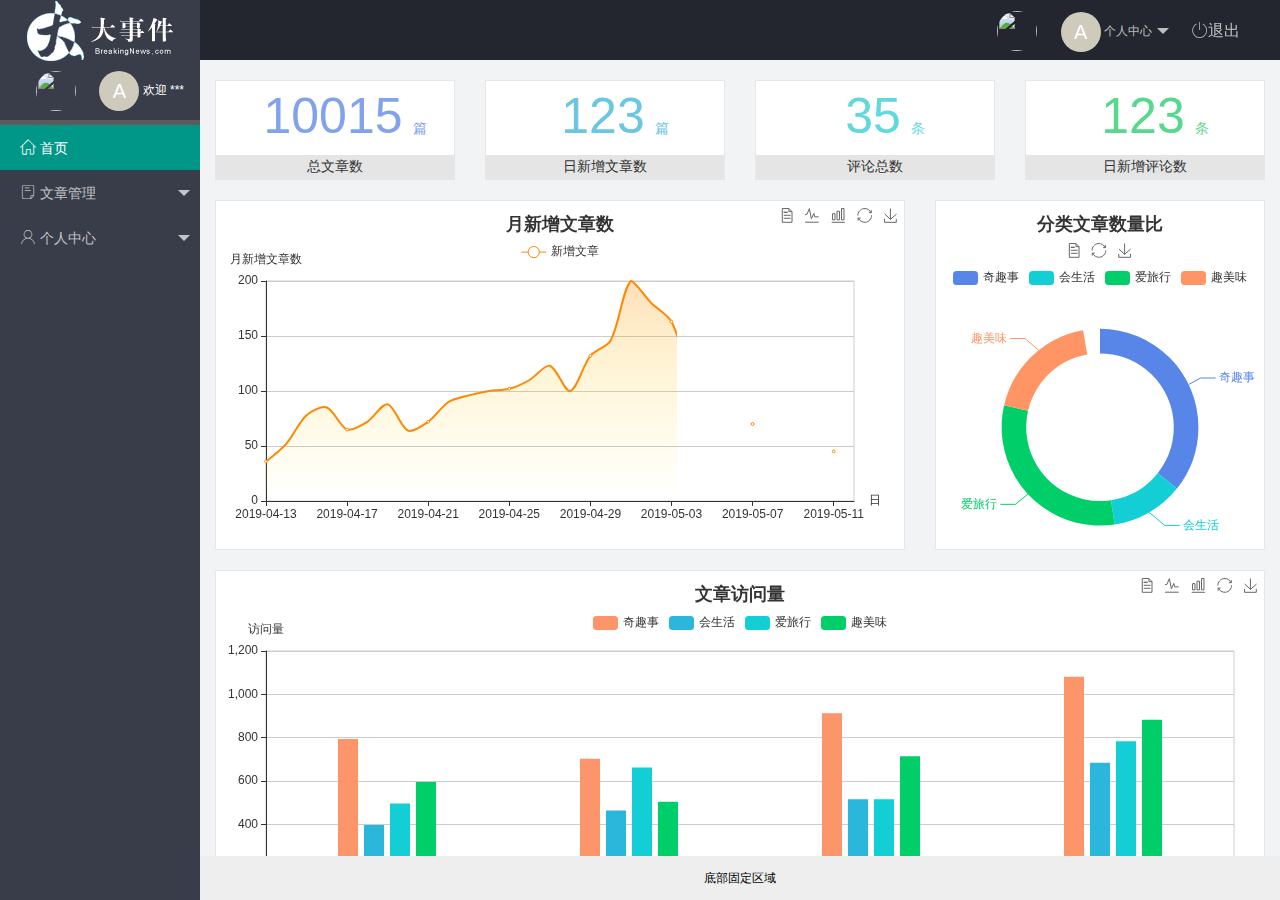
==== commit d0e85532: "头像部分功能完成" ====
--- a/index.html
+++ b/index.html
@@ -26,9 +26,9 @@
             </a>
            
             <dl class="layui-nav-child">
-              <dd><a href="">基本资料</a></dd>
-              <dd><a href="">更换头像</a></dd>
-              <dd><a href="">重置密码</a></dd>
+              <dd><a href="/user/user_info.html" target="fm">基本资料</a></dd>
+              <dd><a href="/user/user_avatar.html" target="fm">更换头像</a></dd>
+              <dd><a href="/user/user_pwd.html" target="fm">重置密码</a></dd>
             </dl>
           </li>
           <li class="layui-nav-item" lay-header-event="menuRight" lay-unselect>
@@ -66,10 +66,10 @@
               <a href="javascript:;">
                 <span class="iconfont icon-user"></span>
                 个人中心</a>
-              <dl class="layui-nav-child">
-                <dd><a href="javascript:;">资本资料</a></dd>
-                <dd><a href="javascript:;">更换头像</a></dd>
-                <dd><a href="javascript:;">重置密码</a></dd>
+              <dl class="layui-nav-child">  
+                <dd><a href="/user/user_info.html" target="fm">资本资料</a></dd>
+                <dd><a href="/user/user_avatar.html" target="fm">更换头像</a></dd>
+                <dd><a href="/user/user_pwd.html" target="fm">重置密码</a></dd>
               </dl>
             </li>
           </ul>
